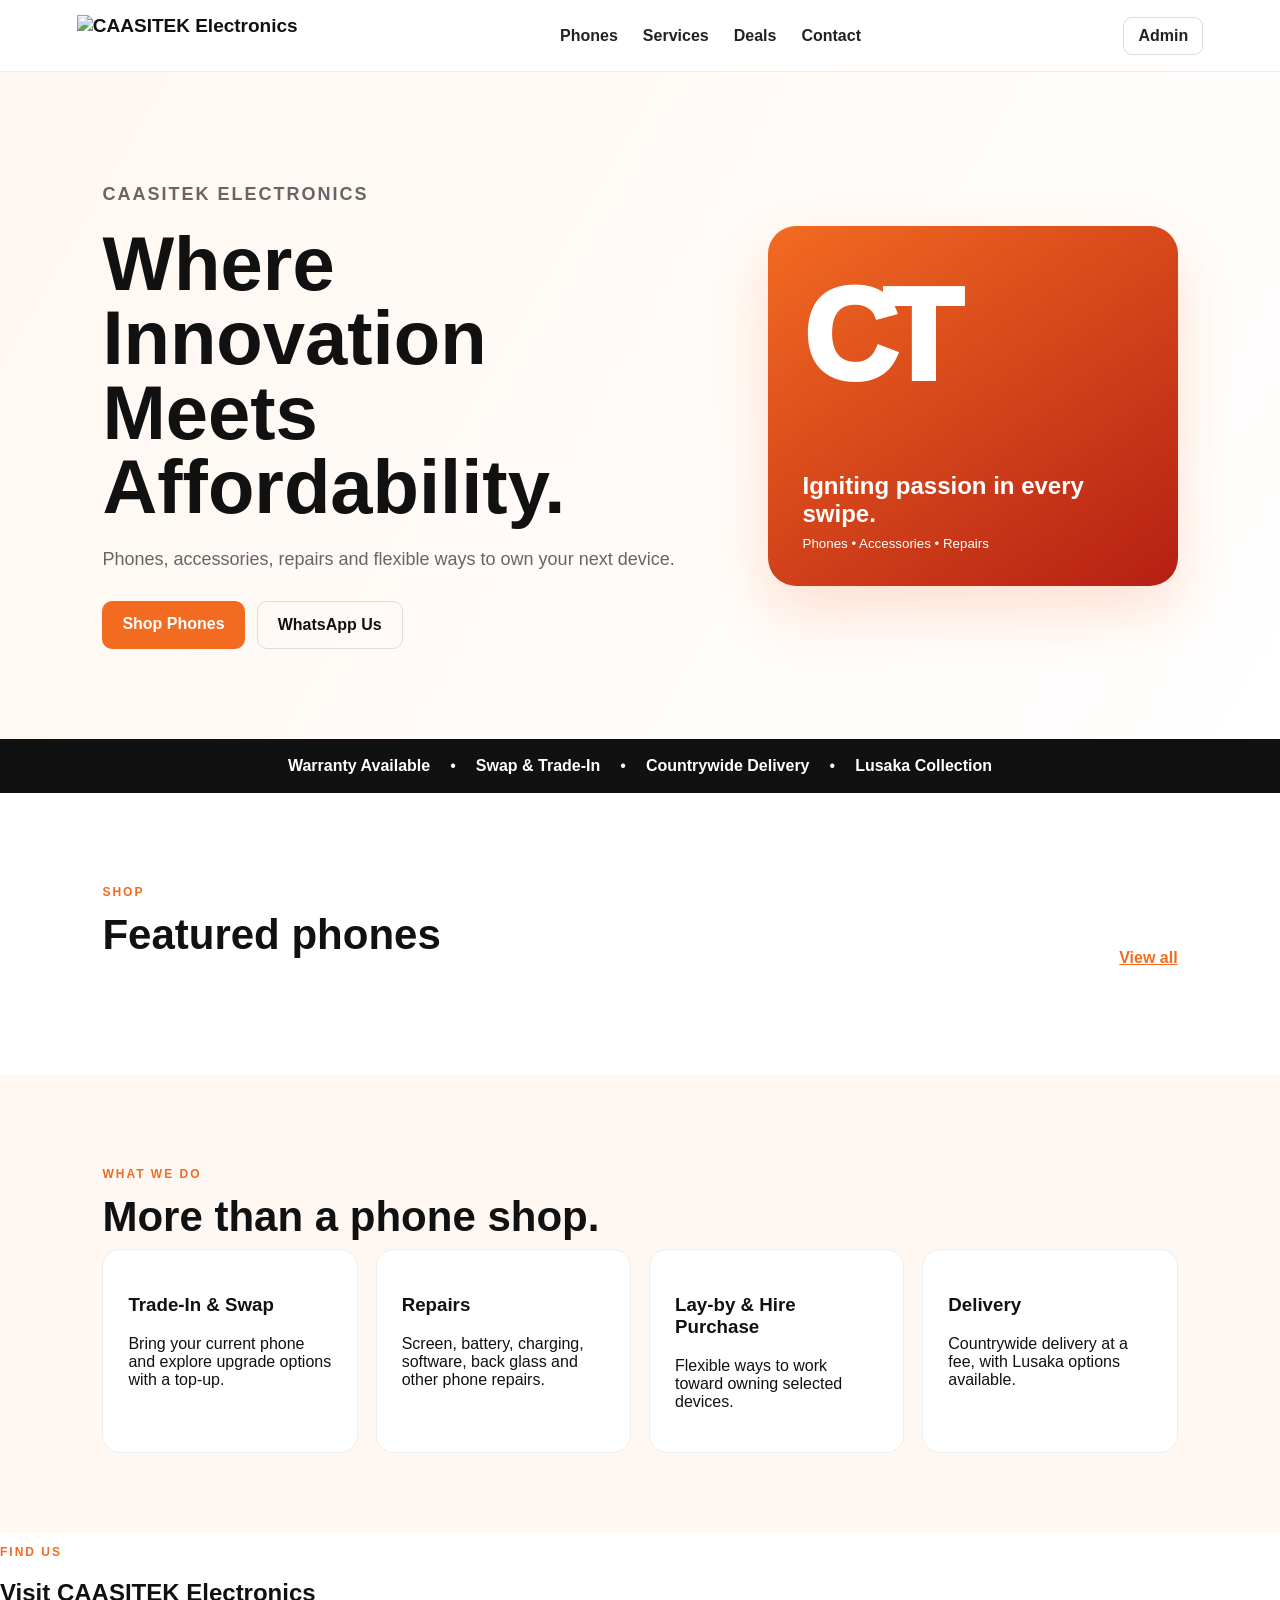
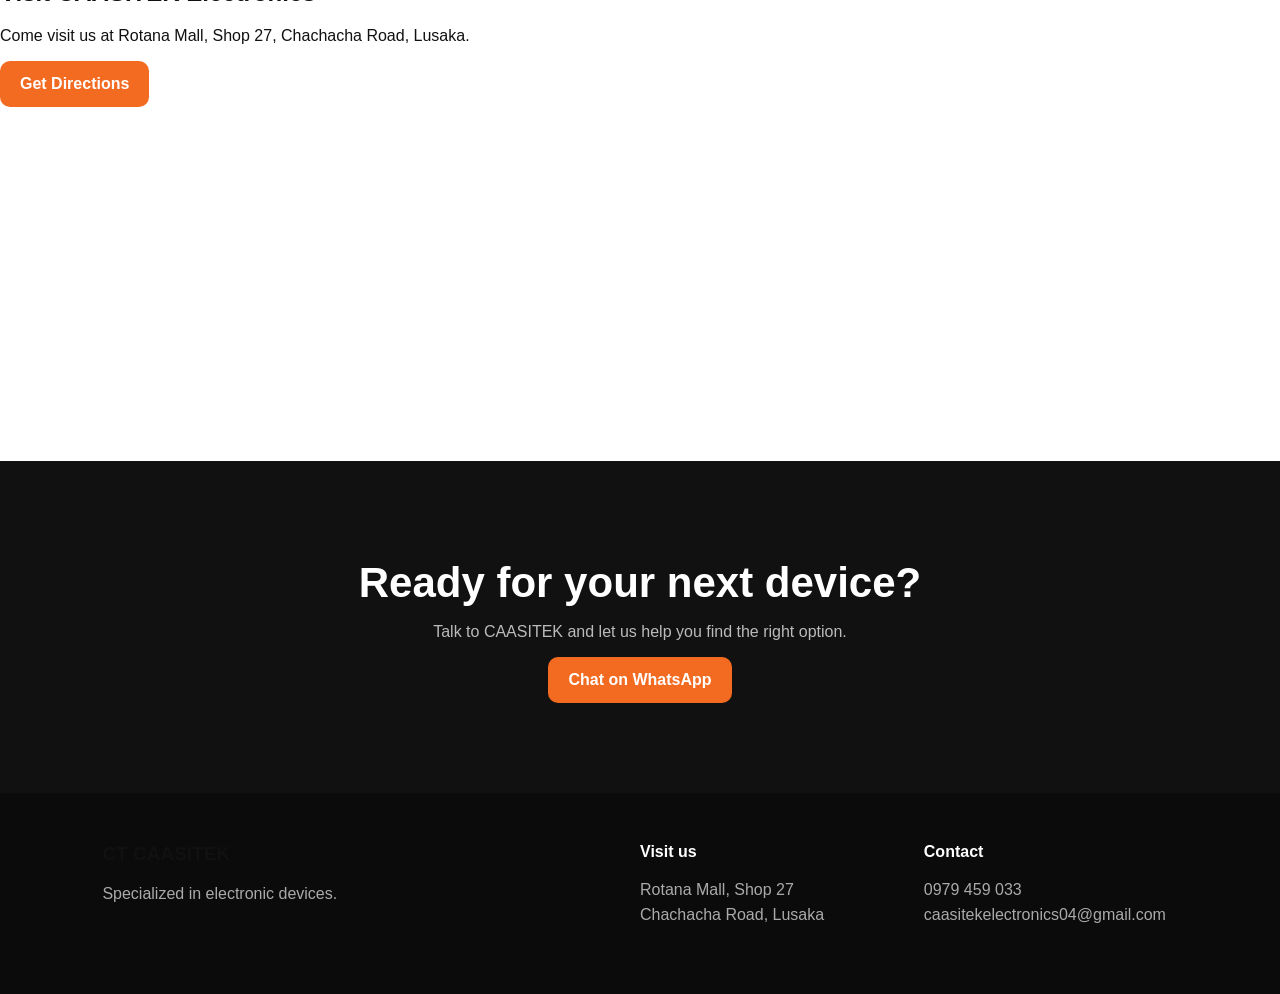
==== index.html @ d0e9d789 "Update index.html" ====
<!doctype html>
<html lang="en">
<head>
<meta charset="utf-8">
<meta name="viewport" content="width=device-width,initial-scale=1">
<title>CAASITEK Electronics</title>
<meta name="description" content="CAASITEK Electronics — phones, accessories, repairs, trade-ins and delivery in Zambia.">
<link rel="stylesheet" href="styles.css?v=2">
</head>
<body>
<header class="nav">
  <a class="brand" href="#">
  <img
    src="https://njvagupehnpmzjxjebfy.supabase.co/storage/v1/object/public/product-images/site-logo.png"
    alt="CAASITEK Electronics"
  >
</a>
  <nav>
    <a href="#phones">Phones</a><a href="#services">Services</a><a href="#deals">Deals</a><a href="#contact">Contact</a>
  </nav>
  <a class="admin-link" href="admin.html">Admin</a>
</header>

<section class="hero">
  <div>
    <p class="eyebrow">CAASITEK ELECTRONICS</p>
    <h1>Where Innovation Meets Affordability.</h1>
    <p>Phones, accessories, repairs and flexible ways to own your next device.</p>
    <div class="actions"><a class="btn primary" href="#phones">Shop Phones</a><a class="btn ghost" href="https://wa.me/260979459033">WhatsApp Us</a></div>
  </div>
  <div class="hero-card"><div class="ct">CT</div><strong>Igniting passion in every swipe.</strong><small>Phones • Accessories • Repairs</small></div>
</section>

<section id="deals" class="strip">
  <div><b>Warranty Available</b><span>•</span><b>Swap & Trade-In</b><span>•</span><b>Countrywide Delivery</b><span>•</span><b>Lusaka Collection</b></div>
</section>

<section id="phones" class="section">
  <div class="section-head"><div><p class="eyebrow">SHOP</p><h2>Featured phones</h2></div><a href="#phones">View all</a></div>
  <div id="products" class="grid"></div>
</section>

<section id="services" class="section alt">
  <p class="eyebrow">WHAT WE DO</p><h2>More than a phone shop.</h2>
  <div class="service-grid">
    <article><h3>Trade-In & Swap</h3><p>Bring your current phone and explore upgrade options with a top-up.</p></article>
    <article><h3>Repairs</h3><p>Screen, battery, charging, software, back glass and other phone repairs.</p></article>
    <article><h3>Lay-by & Hire Purchase</h3><p>Flexible ways to work toward owning selected devices.</p></article>
    <article><h3>Delivery</h3><p>Countrywide delivery at a fee, with Lusaka options available.</p></article>
  </div>
</section>

  

<section id="location" class="location-section">
  <div class="location-content">
    <p class="eyebrow">FIND US</p>
    <h2>Visit CAASITEK Electronics</h2>
    <p>
      Come visit us at Rotana Mall, Shop 27,
      Chachacha Road, Lusaka.
    </p>

    <a
      class="btn primary"
      href="https://www.google.com/maps/search/?api=1&query=CAASITEK+Electronics+Rotana+Mall+Lusaka"
      target="_blank"
      rel="noopener"
    >
      Get Directions
    </a>
  </div>

  <div class="location-map">
    <iframe
      src="https://www.google.com/maps?q=Rotana%20Mall%2C%20Lusaka%2C%20Zambia&output=embed"
      width="100%"
      height="350"
      style="border:0;"
      allowfullscreen=""
      loading="lazy"
      referrerpolicy="no-referrer-when-downgrade"
    ></iframe>
  </div>
</section>

<section class="cta"><h2>Ready for your next device?</h2><p>Talk to CAASITEK and let us help you find the right option.</p><a class="btn primary" href="https://wa.me/260979459033">Chat on WhatsApp</a></section>

<footer id="contact">
  <div><a class="brand" href="#"><span>CT</span> CAASITEK</a><p>Specialized in electronic devices.</p></div>
  <div><strong>Visit us</strong><p>Rotana Mall, Shop 27<br>Chachacha Road, Lusaka</p></div>
  <div><strong>Contact</strong><p>0979 459 033<br>caasitekelectronics04@gmail.com</p></div>
</footer>
<script type="module" src="app.js"></script>
</body>
</html>
---- styles.css ----
:root{
  --orange:#f36b21;
  --dark:#111;
  --muted:#666;
  --bg:#fff7f1;
  --card:#fff;
}
*{
  box-sizing:border-box;
}
html{
  scroll-behavior:smooth;
}
body{
  margin:0;
  font-family:Inter,Arial,sans-serif;
  color:var(--dark);
  background:#fff;
}
.nav{
  height:72px;
  display:flex;
  align-items:center;
  justify-content:space-between;
  padding:0 6%;
  border-bottom:1px solid #eee;
  position:sticky;
  top:0;
  background:#fff;
  z-index:5;
}
.brand{
  font-weight:900;
  color:#111;
  text-decoration:none;
  font-size:19px;
}
.brand img{
  height:42px;
  width:auto;
  display:block;
  object-fit:contain;
}
nav{
  display:flex;
  gap:25px;
}
nav a,
.admin-link{
  color:#222;
  text-decoration:none;
  font-weight:600;
}
.admin-link{
  border:1px solid #ddd;
  padding:9px 14px;
  border-radius:9px;
}
.hero{
  background:linear-gradient(120deg,#fff7f1,#fff);
  display:grid;
  grid-template-columns:1.2fr .8fr;
  gap:50px;
  padding:90px 8%;
  align-items:center;
}
.eyebrow{
  color:var(--orange);
  font-weight:800;
  letter-spacing:2px;
  font-size:12px;
}
.hero h1{
  font-size:clamp(42px,6vw,76px);
  line-height:.98;
  margin:12px 0 20px;
}
.hero p{
  font-size:18px;
  line-height:1.6;
  color:var(--muted);
}
.actions{
  display:flex;
  gap:12px;
  margin-top:28px;
}
.btn{
  display:inline-block;
  text-decoration:none;
  padding:14px 20px;
  border-radius:10px;
  font-weight:800;
}
.primary{
  background:var(--orange);
  color:#fff;
}
.ghost{
  border:1px solid #ddd;
  color:#111;
}
.hero-card{
  min-height:360px;
  border-radius:28px;
  background:linear-gradient(145deg,#f36b21,#b51f14);
  color:#fff;
  padding:35px;
  display:flex;
  flex-direction:column;
  justify-content:flex-end;
  box-shadow:0 25px 60px #f36b2133;
}
.ct{
  font-size:130px;
  font-weight:1000;
  letter-spacing:-15px;
  margin-bottom:auto;
}
.hero-card strong{
  font-size:24px;
}
.hero-card small{
  margin-top:8px;
}
.strip{
  padding:18px 6%;
  background:#111;
  color:#fff;
}
.strip div{
  display:flex;
  justify-content:center;
  gap:20px;
  flex-wrap:wrap;
}
.section{
  padding:80px 8%;
}
.alt{
  background:var(--bg);
}
.section-head{
  display:flex;
  justify-content:space-between;
  align-items:end;
  margin-bottom:28px;
}
.section h2,
.cta h2{
  font-size:42px;
  margin:8px 0;
}
.section-head a{
  color:var(--orange);
  font-weight:800;
}
/* PRODUCT CARDS */
.grid{
  display:grid;
  grid-template-columns:repeat(4,1fr);
  gap:22px;
}
.product-card{
  position:relative;
  border:1px solid #eee;
  border-radius:20px;
  overflow:hidden;
  background:#fff;
  transition:transform .2s ease,box-shadow .2s ease;
}
.product-card:hover{
  transform:translateY(-4px);
  box-shadow:0 15px 35px rgba(0,0,0,.10);
}
.product-image{
  height:260px;
  background:#f7f7f7;
  display:flex;
  align-items:center;
  justify-content:center;
  position:relative;
  overflow:hidden;
}
.product-image img{
  width:100%;
  height:100%;
  object-fit:contain;
  padding:18px;
  display:block;
}
.product-placeholder{
  font-size:70px;
  font-weight:1000;
  color:#ddd;
}
.product-badge{
  position:absolute;
  top:14px;
  left:14px;
  background:var(--orange);
  color:#fff;
  padding:6px 10px;
  border-radius:7px;
  font-size:10px;
  font-weight:900;
  letter-spacing:.7px;
  z-index:2;
}
.product-content{
  padding:20px;
}
.product-category{
  color:var(--orange);
  font-size:10px;
  font-weight:900;
  text-transform:uppercase;
  letter-spacing:1px;
  margin-bottom:7px;
}
.product-card h3{
  margin:0 0 8px;
  font-size:19px;
}
.product-price{
  font-size:24px;
  font-weight:900;
  margin-bottom:8px;
}
.product-meta{
  color:#777;
  font-size:13px;
  margin-bottom:10px;
}
.product-warranty{
  display:block;
  color:#16833b;
  font-size:12px;
  font-weight:700;
  margin-bottom:8px;
}
.stock{
  display:block;
  font-size:12px;
  font-weight:700;
  margin-bottom:14px;
}
.stock.available{
  color:#16833b;
}
.stock.unavailable{
  color:#c62828;
}
.product-description{
  color:#666;
  font-size:13px;
  line-height:1.5;
  margin:10px 0 15px;
}
.product-whatsapp{
  display:block;
  text-align:center;
  background:var(--orange);
  color:#fff;
  text-decoration:none;
  padding:12px;
  border-radius:10px;
  font-weight:800;
  transition:background .2s ease;
}
.product-whatsapp:hover{
  background:#d95716;
}
/* SERVICES */
.service-grid{
  display:grid;
  grid-template-columns:repeat(4,1fr);
  gap:18px;
}
.service-grid article{
  background:#fff;
  padding:25px;
  border-radius:18px;
  border:1px solid #eee;
}
/* CTA */
.cta{
  text-align:center;
  padding:90px 20px;
  background:#111;
  color:#fff;
}
.cta p{
  color:#bbb;
}
/* FOOTER */
footer{
  display:grid;
  grid-template-columns:2fr 1fr 1fr;
  gap:30px;
  padding:50px 8%;
  background:#0b0b0b;
  color:#fff;
}
footer p{
  color:#aaa;
  line-height:1.6;
}
/* TABLET */
@media(max-width:850px){
  nav{
    display:none;
  }
  .hero{
    grid-template-columns:1fr;
    padding:60px 6%;
  }
  .grid{
    grid-template-columns:repeat(2,1fr);
  }
  .service-grid{
    grid-template-columns:1fr 1fr;
  }
  footer{
    grid-template-columns:1fr;
  }
}
/* MOBILE */
@media(max-width:520px){
  .nav{
    padding:0 5%;
  }
  .brand img{
    height:36px;
  }
  .grid{
    grid-template-columns:1fr;
  }
  .service-grid{
    grid-template-columns:1fr;
  }
  .hero h1{
    font-size:48px;
  }
  .hero-card{
    min-height:280px;
  }
  .section{
    padding:60px 6%;
  }
  .product-image{
    height:280px;
  }
}
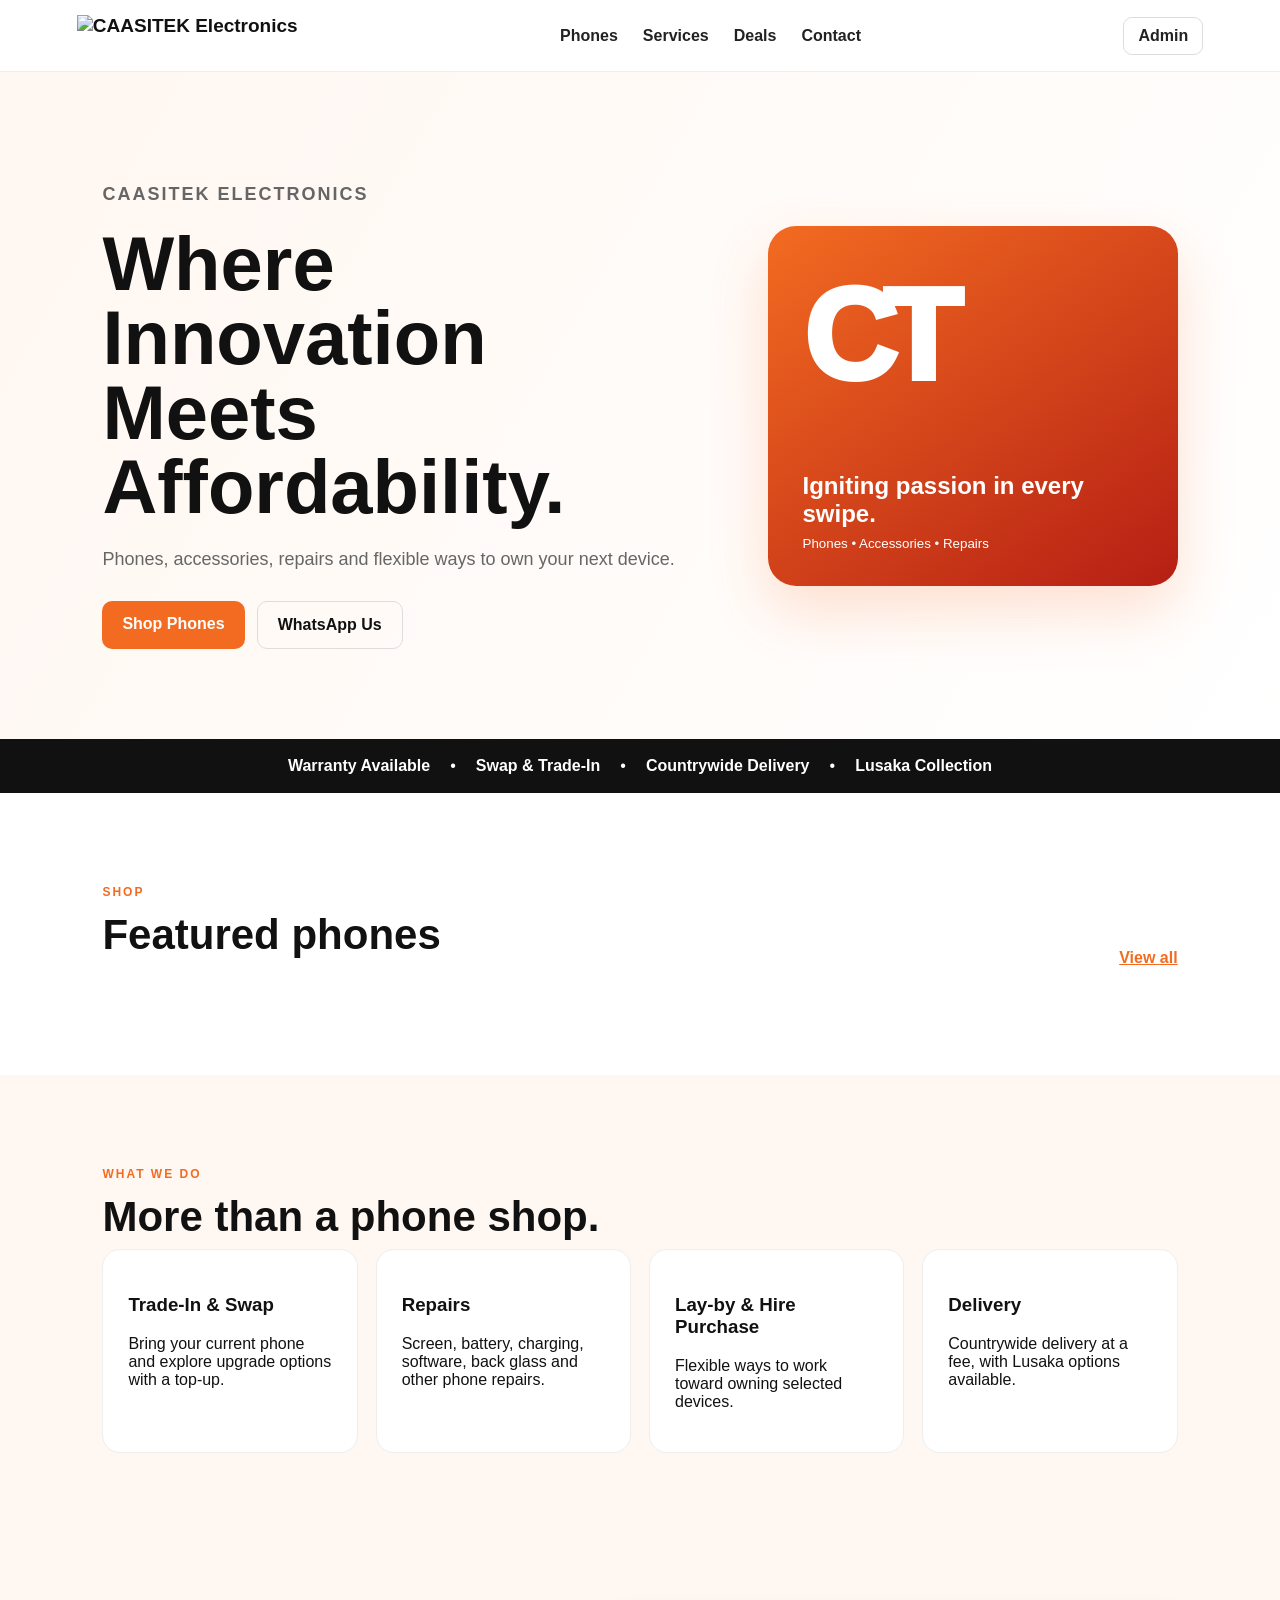
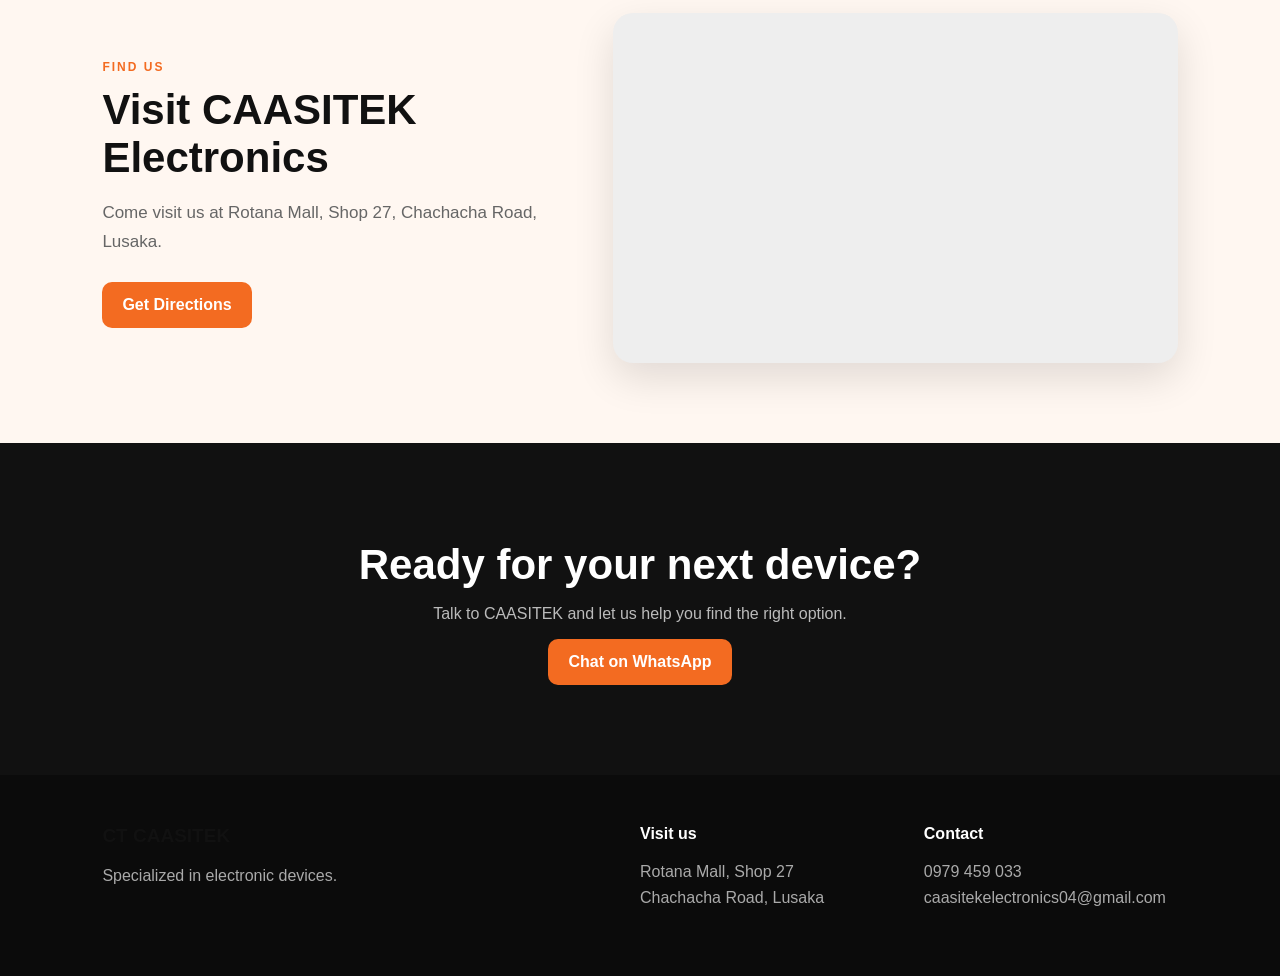
==== commit d7fb4724: "Update index.html" ====
--- a/index.html
+++ b/index.html
@@ -62,13 +62,13 @@
     </p>
 
     <a
-      class="btn primary"
-      href="https://www.google.com/maps/search/?api=1&query=CAASITEK+Electronics+Rotana+Mall+Lusaka"
-      target="_blank"
-      rel="noopener"
-    >
-      Get Directions
-    </a>
+  class="btn primary"
+  href="https://waze.com/ul/hktk0789kw"
+  target="_blank"
+  rel="noopener"
+>
+  Get Directions
+</a>
   </div>
 
   <div class="location-map">
--- a/styles.css
+++ b/styles.css
@@ -351,4 +351,53 @@
   .product-image{
     height:280px;
   }
-}
+}.location-section{
+  padding:80px 8%;
+  background:#fff7f1;
+  display:grid;
+  grid-template-columns:1fr 1.2fr;
+  gap:40px;
+  align-items:center;
+}
+
+.location-content h2{
+  font-size:42px;
+  margin:8px 0 15px;
+}
+
+.location-content p:not(.eyebrow){
+  color:#666;
+  line-height:1.7;
+  font-size:17px;
+  margin-bottom:25px;
+}
+
+.location-map{
+  overflow:hidden;
+  border-radius:20px;
+  box-shadow:0 15px 40px rgba(0,0,0,.12);
+  background:#eee;
+}
+
+.location-map iframe{
+  display:block;
+  width:100%;
+  min-height:350px;
+}
+
+@media(max-width:850px){
+  .location-section{
+    grid-template-columns:1fr;
+    padding:60px 6%;
+  }
+
+  .location-content h2{
+    font-size:36px;
+  }
+}
+
+@media(max-width:520px){
+  .location-map iframe{
+    min-height:300px;
+  }
+}
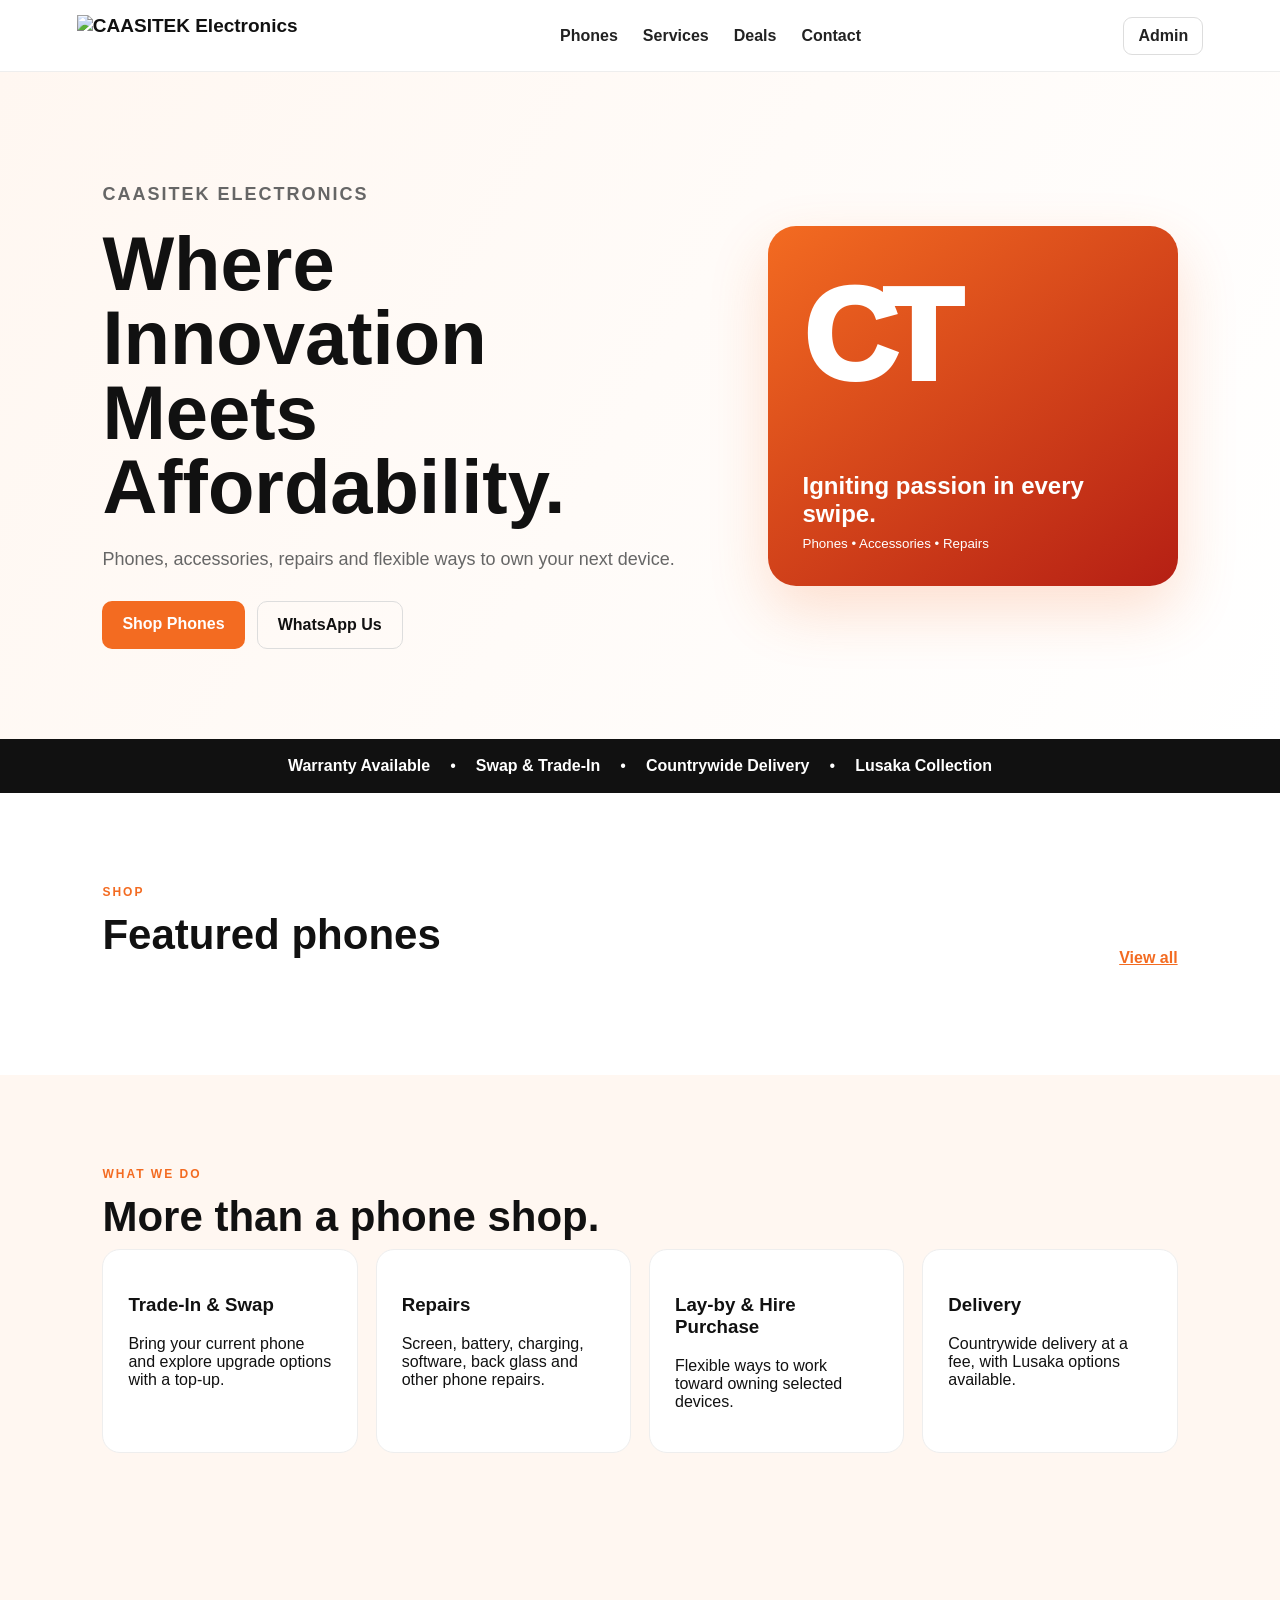
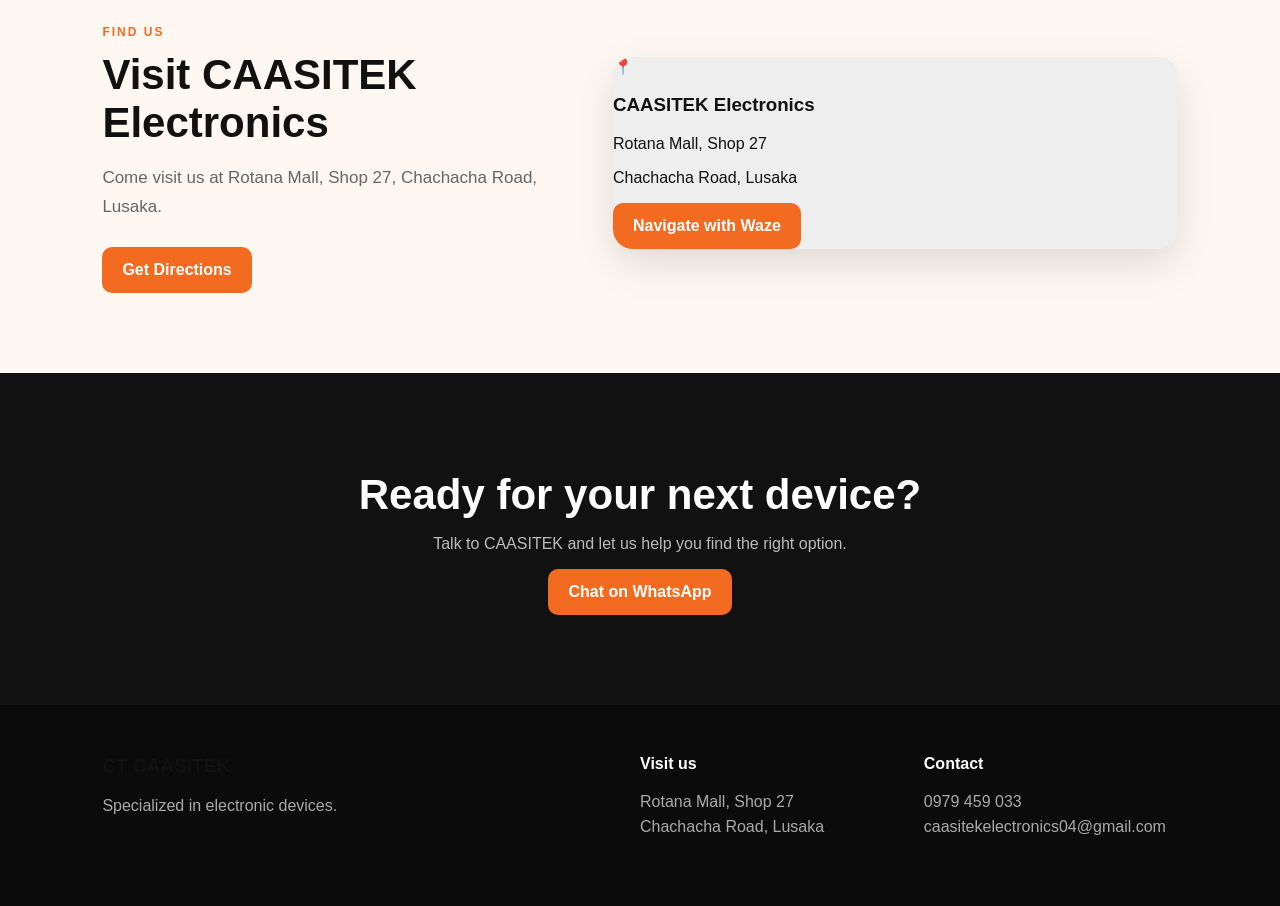
==== commit c72a2ab2: "Update index.html" ====
--- a/index.html
+++ b/index.html
@@ -71,17 +71,23 @@
 </a>
   </div>
 
-  <div class="location-map">
-    <iframe
-      src="https://www.google.com/maps?q=Rotana%20Mall%2C%20Lusaka%2C%20Zambia&output=embed"
-      width="100%"
-      height="350"
-      style="border:0;"
-      allowfullscreen=""
-      loading="lazy"
-      referrerpolicy="no-referrer-when-downgrade"
-    ></iframe>
+<div class="location-map">
+  <div class="location-card">
+    <div class="location-icon">📍</div>
+    <h3>CAASITEK Electronics</h3>
+    <p>Rotana Mall, Shop 27</p>
+    <p>Chachacha Road, Lusaka</p>
+
+    <a
+      class="btn primary"
+      href="https://waze.com/ul/hktk0789kw"
+      target="_blank"
+      rel="noopener"
+    >
+      Navigate with Waze
+    </a>
   </div>
+</div>
 </section>
 
 <section class="cta"><h2>Ready for your next device?</h2><p>Talk to CAASITEK and let us help you find the right option.</p><a class="btn primary" href="https://wa.me/260979459033">Chat on WhatsApp</a></section>
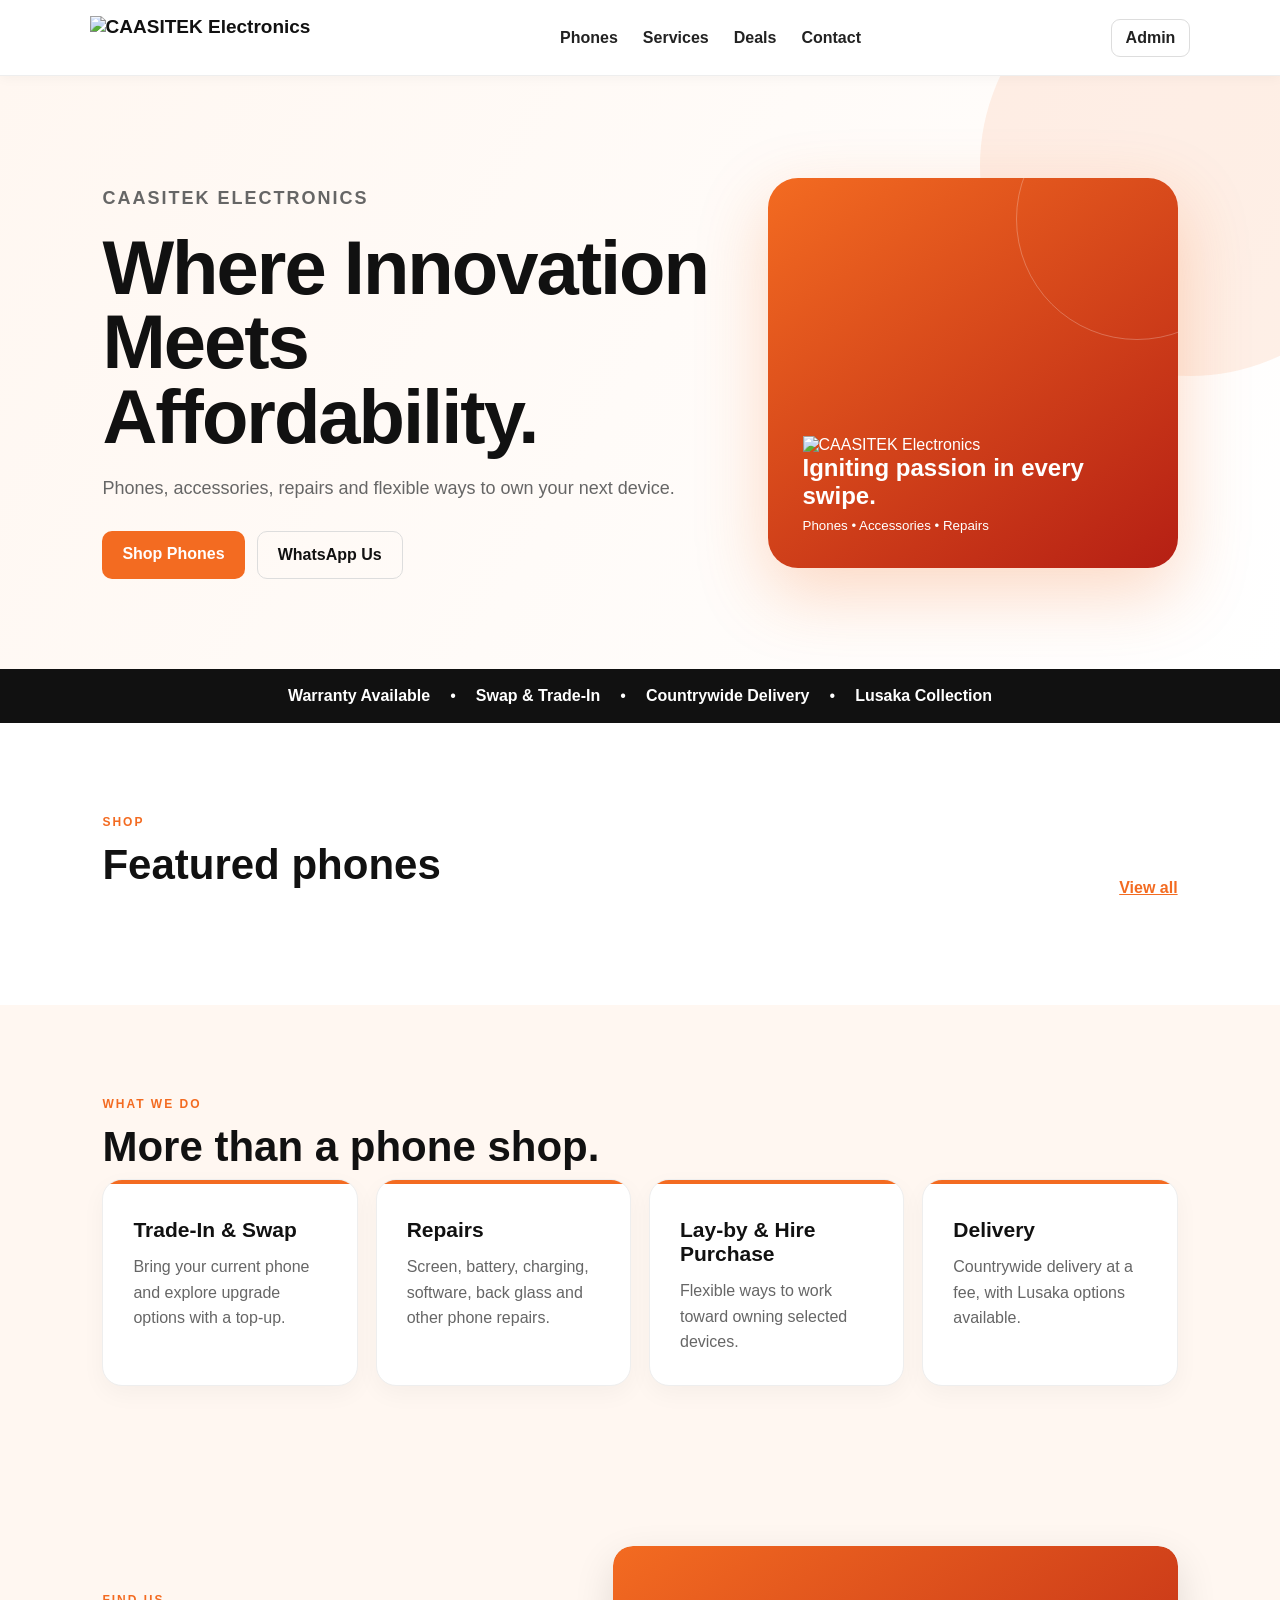
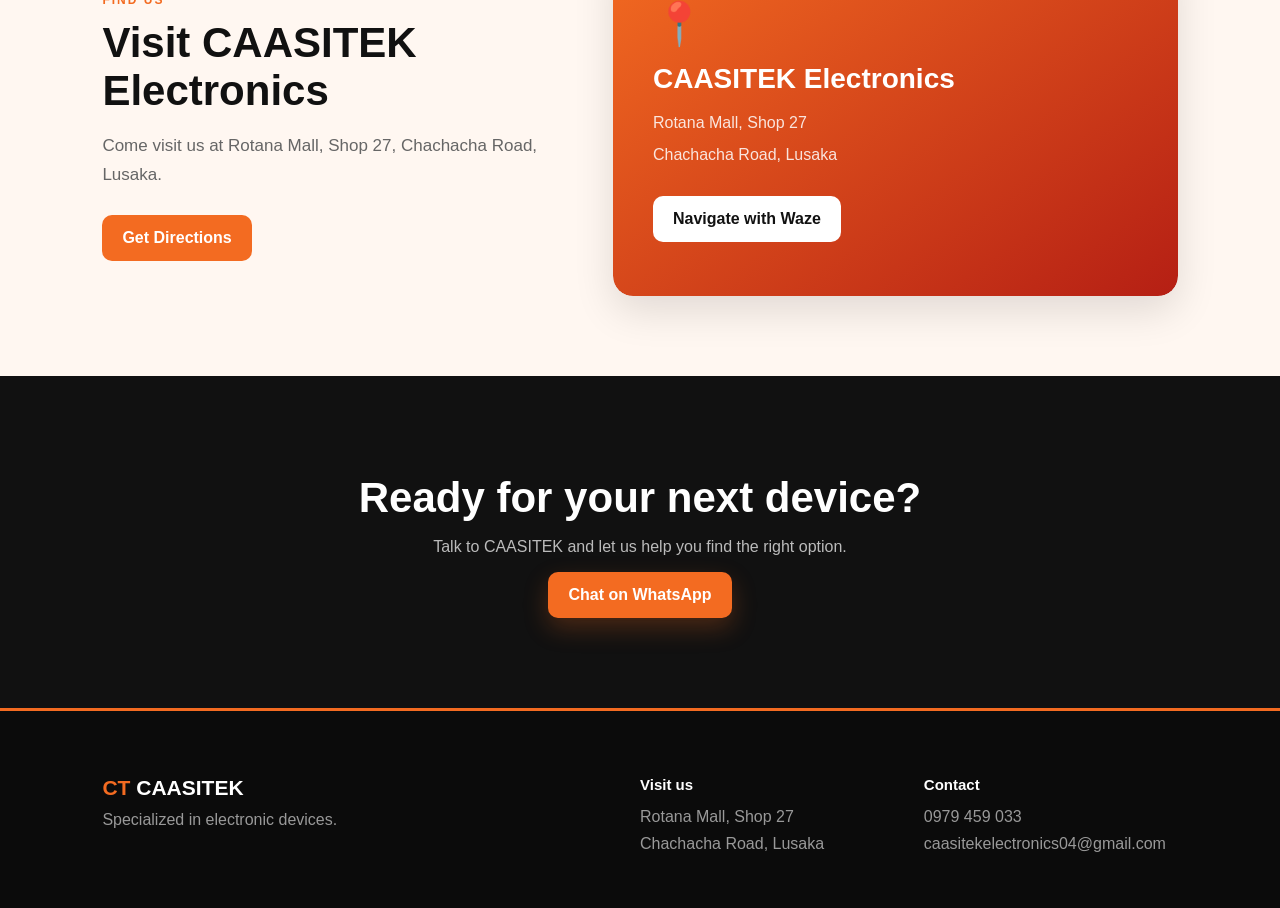
==== commit 694f0bf2: "Update index.html" ====
--- a/index.html
+++ b/index.html
@@ -28,7 +28,15 @@
     <p>Phones, accessories, repairs and flexible ways to own your next device.</p>
     <div class="actions"><a class="btn primary" href="#phones">Shop Phones</a><a class="btn ghost" href="https://wa.me/260979459033">WhatsApp Us</a></div>
   </div>
-  <div class="hero-card"><div class="ct">CT</div><strong>Igniting passion in every swipe.</strong><small>Phones • Accessories • Repairs</small></div>
+  <div class="hero-card">
+  <img
+    src="https://njvagupehnpmzjxjebfy.supabase.co/storage/v1/object/public/product-images/site-logo.png"
+    alt="CAASITEK Electronics"
+    class="hero-logo"
+  >
+  <strong>Igniting passion in every swipe.</strong>
+  <small>Phones • Accessories • Repairs</small>
+</div>
 </section>
 
 <section id="deals" class="strip">
--- a/styles.css
+++ b/styles.css
@@ -400,4 +400,512 @@
   .location-map iframe{
     min-height:300px;
   }
-}
+}.location-card{
+  min-height:350px;
+  background:linear-gradient(145deg,#f36b21,#b51f14);
+  color:#fff;
+  border-radius:20px;
+  padding:40px;
+  display:flex;
+  flex-direction:column;
+  justify-content:center;
+  box-shadow:0 15px 40px rgba(0,0,0,.12);
+}
+
+.location-icon{
+  font-size:42px;
+  margin-bottom:15px;
+}
+
+.location-card h3{
+  font-size:28px;
+  margin:0 0 12px;
+}
+
+.location-card p{
+  margin:4px 0;
+  color:rgba(255,255,255,.85);
+  line-height:1.5;
+}
+
+.location-card .btn{
+  margin-top:25px;
+  align-self:flex-start;
+  background:#fff;
+  color:#111;
+}
+
+.location-card .btn:hover{
+  background:#f5f5f5;
+}
+
+@media(max-width:520px){
+  .location-card{
+    min-height:300px;
+    padding:30px;
+  }
+
+  .location-card h3{
+    font-size:24px;
+  }
+}/* PREMIUM PRODUCT CARD UPGRADE */
+
+.product-card {
+  background: #fff;
+  border: 1px solid #eee;
+  border-radius: 22px;
+  overflow: hidden;
+  box-shadow: 0 8px 25px rgba(0,0,0,.06);
+  transition: transform .25s ease, box-shadow .25s ease;
+}
+
+.product-card:hover {
+  transform: translateY(-6px);
+  box-shadow: 0 18px 40px rgba(0,0,0,.12);
+}
+
+.product-image {
+  height: 300px;
+  background: #f8f8f8;
+  position: relative;
+  display: flex;
+  align-items: center;
+  justify-content: center;
+  overflow: hidden;
+}
+
+.product-image img {
+  width: 100%;
+  height: 100%;
+  object-fit: contain;
+  padding: 20px;
+  transition: transform .3s ease;
+}
+
+.product-card:hover .product-image img {
+  transform: scale(1.04);
+}
+
+.product-content {
+  padding: 22px;
+}
+
+.product-category {
+  font-size: 11px;
+  font-weight: 800;
+  color: var(--orange);
+  letter-spacing: 1.2px;
+  text-transform: uppercase;
+  margin-bottom: 8px;
+}
+
+.product-card h3 {
+  font-size: 20px;
+  margin: 0 0 10px;
+}
+
+.product-price {
+  font-size: 25px;
+  font-weight: 900;
+  margin-bottom: 10px;
+}
+
+.product-meta {
+  color: #777;
+  font-size: 13px;
+  margin-bottom: 12px;
+}
+
+.product-warranty {
+  color: #16833b;
+  font-size: 12px;
+  font-weight: 700;
+  display: block;
+  margin-bottom: 8px;
+}
+
+.stock {
+  font-size: 12px;
+  font-weight: 700;
+  display: block;
+  margin-bottom: 16px;
+}
+
+.product-description {
+  color: #666;
+  font-size: 13px;
+  line-height: 1.5;
+  margin-bottom: 18px;
+}
+
+.product-whatsapp {
+  display: block;
+  width: 100%;
+  padding: 13px;
+  border-radius: 11px;
+  background: var(--orange);
+  color: #fff;
+  text-align: center;
+  text-decoration: none;
+  font-weight: 800;
+  box-sizing: border-box;
+}
+
+.product-whatsapp:hover {
+  background: #d95716;
+}
+
+.product-badge {
+  position: absolute;
+  top: 15px;
+  left: 15px;
+  background: var(--orange);
+  color: #fff;
+  padding: 7px 11px;
+  border-radius: 8px;
+  font-size: 10px;
+  font-weight: 900;
+  z-index: 2;
+}
+
+/* MOBILE PRODUCT CARDS */
+
+@media (max-width: 520px) {
+
+  .product-image {
+    height: 300px;
+  }
+
+  .product-content {
+    padding: 20px;
+  }
+
+  .product-card h3 {
+    font-size: 19px;
+  }
+
+  .product-price {
+    font-size: 24px;
+  }
+
+}/* PREMIUM HERO UPGRADE */
+
+.hero {
+  position: relative;
+  overflow: hidden;
+  min-height: 520px;
+}
+
+.hero::before {
+  content: "";
+  position: absolute;
+  width: 420px;
+  height: 420px;
+  right: -120px;
+  top: -120px;
+  background: rgba(243,107,33,.10);
+  border-radius: 50%;
+}
+
+.hero > div {
+  position: relative;
+  z-index: 1;
+}
+
+.hero h1 {
+  max-width: 720px;
+  letter-spacing: -2px;
+}
+
+.hero-card {
+  position: relative;
+  overflow: hidden;
+  min-height: 390px;
+  border-radius: 30px;
+  box-shadow: 0 25px 70px rgba(243,107,33,.25);
+}
+
+.hero-card::after {
+  content: "";
+  position: absolute;
+  width: 240px;
+  height: 240px;
+  right: -80px;
+  top: -80px;
+  border: 1px solid rgba(255,255,255,.25);
+  border-radius: 50%;
+}
+
+.hero-card .ct {
+  position: relative;
+  z-index: 2;
+}
+
+.hero-card strong,
+.hero-card small {
+  position: relative;
+  z-index: 2;
+}
+
+@media (max-width: 520px) {
+  .hero {
+    min-height: auto;
+  }
+
+  .hero h1 {
+    letter-spacing: -1px;
+  }
+
+  .hero-card {
+    min-height: 300px;
+  }
+}/* PREMIUM SERVICE CARDS */
+
+.service-grid article {
+  position: relative;
+  background: #fff;
+  padding: 30px;
+  border-radius: 20px;
+  border: 1px solid #eee;
+  box-shadow: 0 8px 25px rgba(0,0,0,.04);
+  transition: transform .25s ease, box-shadow .25s ease;
+  overflow: hidden;
+}
+
+.service-grid article::before {
+  content: "";
+  position: absolute;
+  top: 0;
+  left: 0;
+  width: 100%;
+  height: 4px;
+  background: var(--orange);
+}
+
+.service-grid article:hover {
+  transform: translateY(-5px);
+  box-shadow: 0 16px 35px rgba(0,0,0,.09);
+}
+
+.service-grid article h3 {
+  font-size: 21px;
+  margin: 8px 0 12px;
+}
+
+.service-grid article p {
+  color: #666;
+  line-height: 1.6;
+  margin: 0;
+}
+
+@media (max-width: 520px) {
+  .service-grid article {
+    padding: 25px;
+  }
+}/* PREMIUM NAVIGATION */
+
+.nav {
+  height: 76px;
+  padding: 0 7%;
+  box-shadow: 0 2px 12px rgba(0,0,0,.04);
+}
+
+.nav .brand img {
+  height: 44px;
+}
+
+nav a {
+  position: relative;
+  padding: 8px 0;
+  transition: color .2s ease;
+}
+
+nav a:hover {
+  color: var(--orange);
+}
+
+nav a::after {
+  content: "";
+  position: absolute;
+  left: 0;
+  bottom: 0;
+  width: 0;
+  height: 2px;
+  background: var(--orange);
+  transition: width .2s ease;
+}
+
+nav a:hover::after {
+  width: 100%;
+}
+
+.admin-link {
+  transition: all .2s ease;
+}
+
+.admin-link:hover {
+  background: var(--orange);
+  border-color: var(--orange);
+  color: #fff;
+}
+
+@media (max-width: 850px) {
+  .nav {
+    height: 68px;
+  }
+
+  .nav .brand img {
+    height: 38px;
+  }
+}/* PREMIUM FOOTER */
+
+footer {
+  position: relative;
+  padding: 65px 8% 45px;
+  background: #0b0b0b;
+  border-top: 3px solid var(--orange);
+}
+
+footer .brand {
+  color: #fff;
+  font-size: 21px;
+}
+
+footer .brand span {
+  color: var(--orange);
+}
+
+footer strong {
+  display: block;
+  color: #fff;
+  margin-bottom: 10px;
+  font-size: 15px;
+}
+
+footer p {
+  margin: 6px 0;
+  color: #999;
+  line-height: 1.7;
+}
+
+footer > div {
+  min-width: 0;
+}
+
+footer > div:first-child p {
+  max-width: 300px;
+}
+
+@media (max-width: 520px) {
+  footer {
+    padding: 50px 6% 35px;
+  }
+}/* WHATSAPP CTA POLISH */
+
+.product-whatsapp {
+  position: relative;
+  overflow: hidden;
+  box-shadow: 0 8px 18px rgba(243,107,33,.20);
+  transition: transform .2s ease, box-shadow .2s ease, background .2s ease;
+}
+
+.product-whatsapp::after {
+  content: "→";
+  margin-left: 8px;
+  font-size: 16px;
+  transition: margin-left .2s ease;
+}
+
+.product-whatsapp:hover {
+  transform: translateY(-2px);
+  box-shadow: 0 12px 25px rgba(243,107,33,.28);
+}
+
+.product-whatsapp:hover::after {
+  margin-left: 12px;
+}
+
+.cta .btn {
+  box-shadow: 0 10px 25px rgba(243,107,33,.25);
+  transition: transform .2s ease, box-shadow .2s ease;
+}
+
+.cta .btn:hover {
+  transform: translateY(-2px);
+  box-shadow: 0 14px 30px rgba(243,107,33,.35);
+}/* MOBILE POLISH */
+
+@media (max-width: 520px) {
+
+  body {
+    overflow-x: hidden;
+  }
+
+  .hero {
+    padding: 55px 6% 45px;
+  }
+
+  .hero h1 {
+    font-size: 44px;
+    line-height: 1;
+  }
+
+  .hero p {
+    font-size: 16px;
+  }
+
+  .actions {
+    flex-direction: column;
+  }
+
+  .actions .btn {
+    width: 100%;
+    text-align: center;
+    box-sizing: border-box;
+  }
+
+  .section-head {
+    align-items: flex-start;
+    gap: 15px;
+  }
+
+  .section h2,
+  .cta h2,
+  .location-content h2 {
+    font-size: 34px;
+  }
+
+  .strip {
+    padding: 16px 5%;
+  }
+
+  .strip div {
+    gap: 10px;
+    font-size: 12px;
+  }
+
+  .product-image {
+    height: 290px;
+  }
+
+  .product-content {
+    padding: 20px;
+  }
+
+  .location-section {
+    padding: 55px 6%;
+  }
+
+  .location-card {
+    min-height: 280px;
+    padding: 28px;
+  }
+
+  .cta {
+    padding: 65px 6%;
+  }
+
+  footer {
+    gap: 25px;
+  }
+}
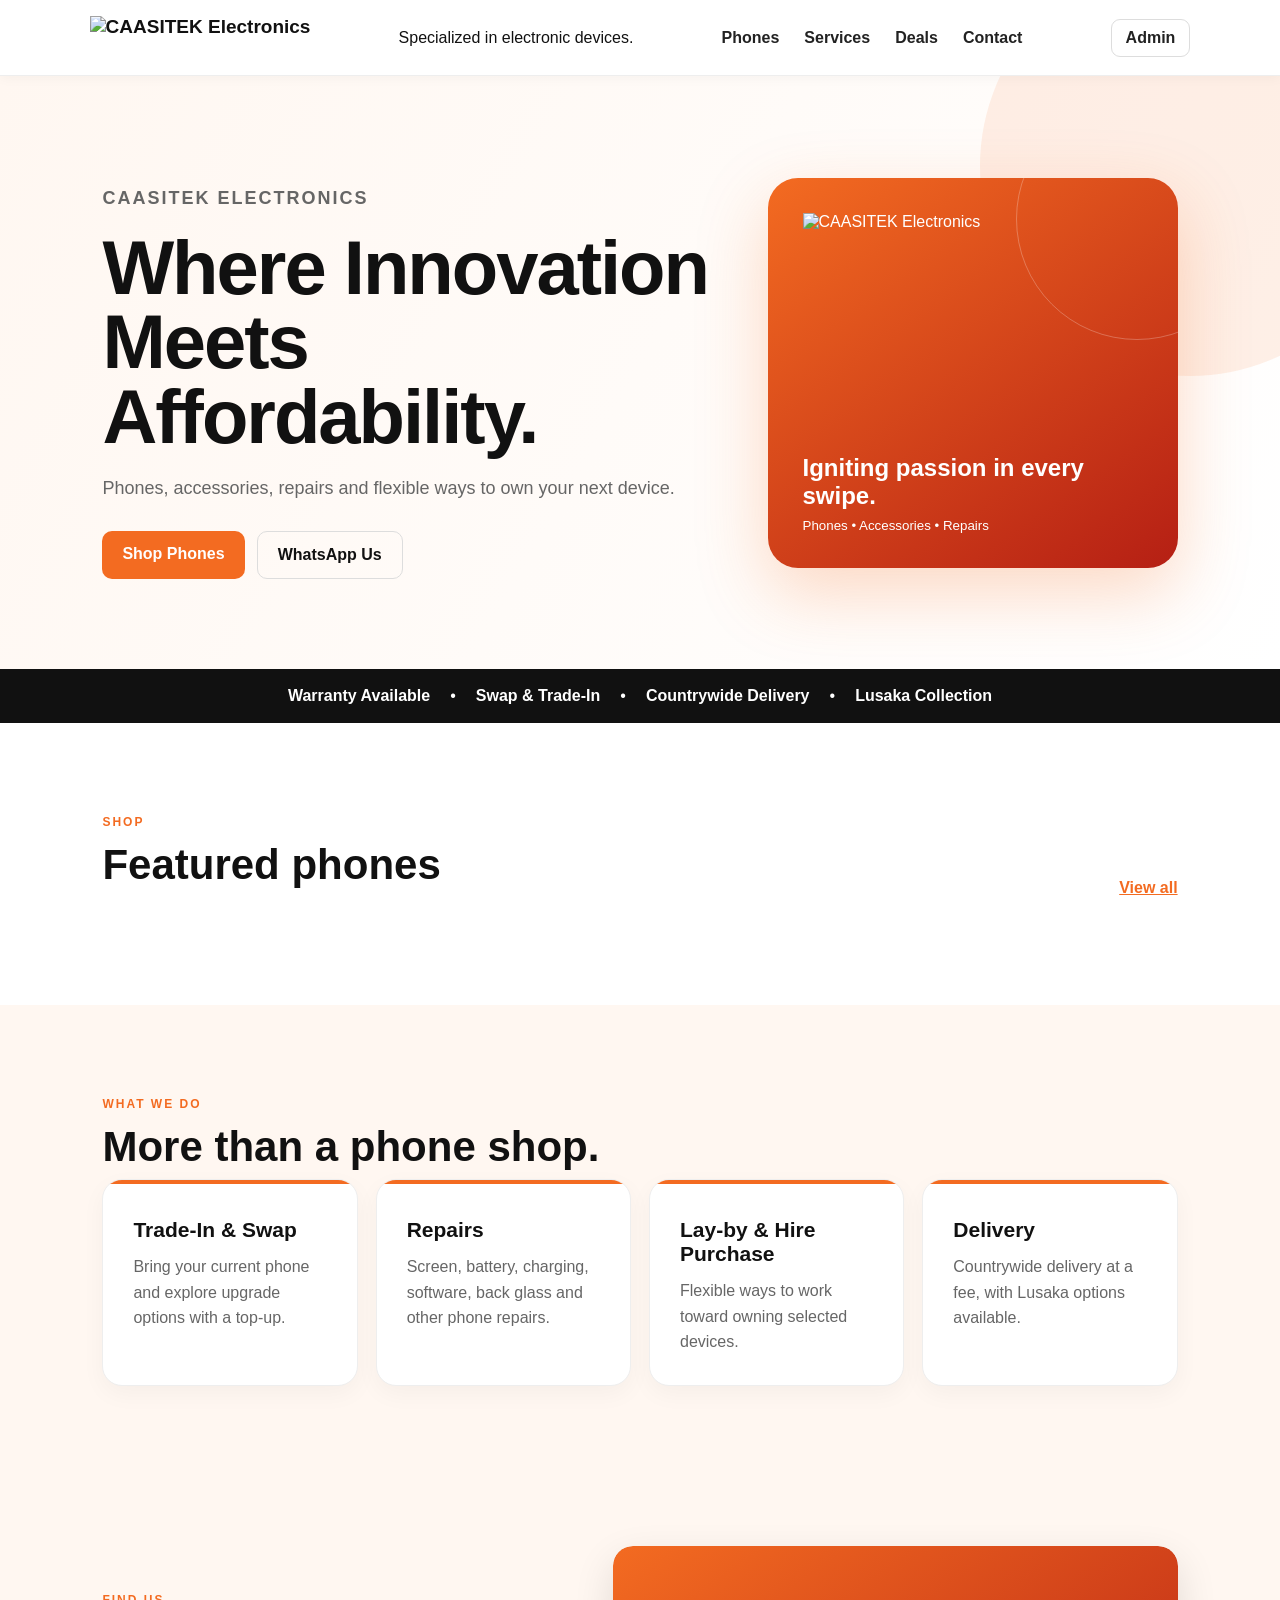
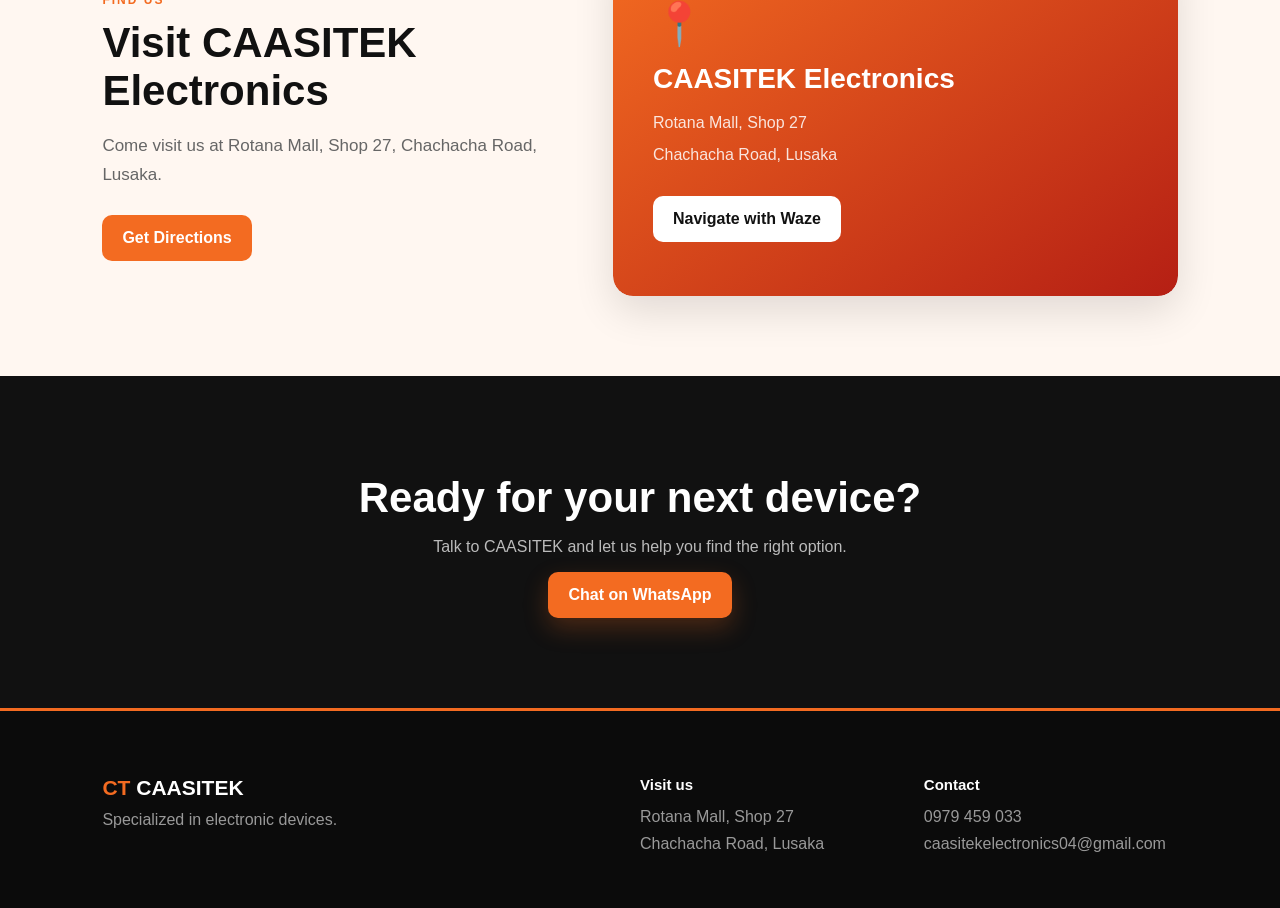
==== commit 637f67c0: "Update index.html" ====
--- a/index.html
+++ b/index.html
@@ -15,6 +15,8 @@
     alt="CAASITEK Electronics"
   >
 </a>
+
+<p>Specialized in electronic devices.</p>
   <nav>
     <a href="#phones">Phones</a><a href="#services">Services</a><a href="#deals">Deals</a><a href="#contact">Contact</a>
   </nav>
--- a/styles.css
+++ b/styles.css
@@ -908,4 +908,13 @@
   footer {
     gap: 25px;
   }
-}
+}/* CAASITEK HERO LOGO */
+
+.hero-logo {
+  width: min(260px, 80%);
+  height: auto;
+  max-height: 150px;
+  object-fit: contain;
+  display: block;
+  margin-bottom: auto;
+}
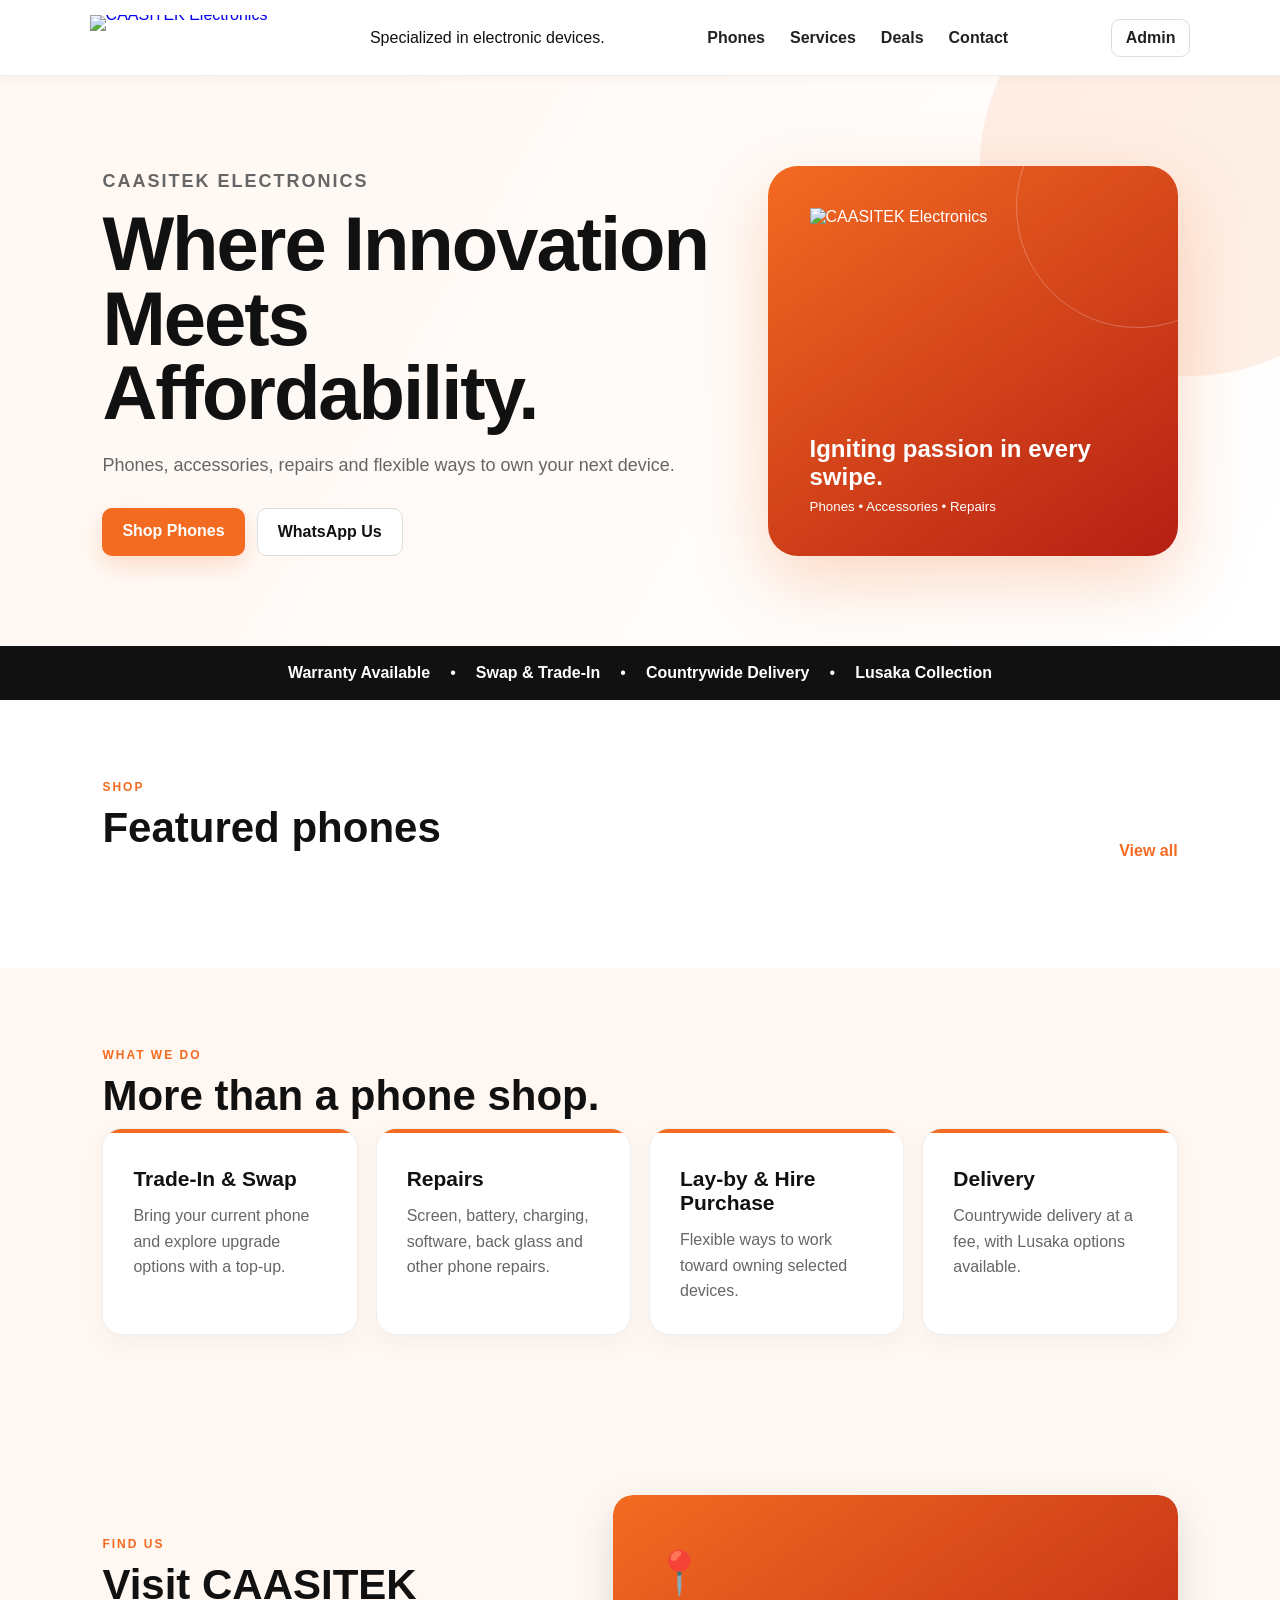
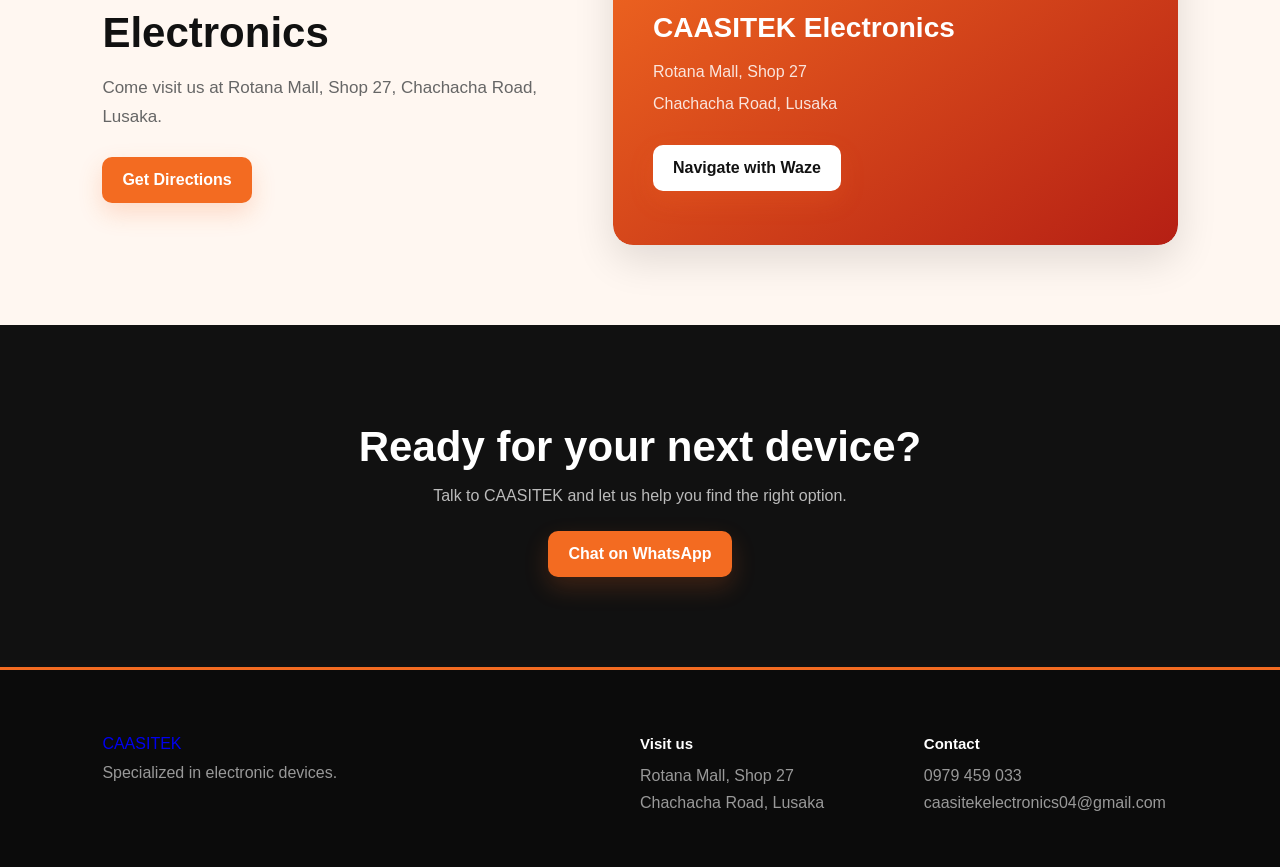
==== commit 3061dfa8: "Update index.html" ====
--- a/index.html
+++ b/index.html
@@ -5,7 +5,7 @@
 <meta name="viewport" content="width=device-width,initial-scale=1">
 <title>CAASITEK Electronics</title>
 <meta name="description" content="CAASITEK Electronics — phones, accessories, repairs, trade-ins and delivery in Zambia.">
-<link rel="stylesheet" href="styles.css?v=2">
+<link rel="stylesheet" href="styles.css?v=3">
 </head>
 <body>
 <header class="nav">
--- a/styles.css
+++ b/styles.css
@@ -1,599 +1,186 @@
-:root{
-  --orange:#f36b21;
-  --dark:#111;
-  --muted:#666;
-  --bg:#fff7f1;
-  --card:#fff;
-}
-*{
-  box-sizing:border-box;
-}
-html{
-  scroll-behavior:smooth;
-}
-body{
-  margin:0;
-  font-family:Inter,Arial,sans-serif;
-  color:var(--dark);
-  background:#fff;
-}
-.nav{
-  height:72px;
-  display:flex;
-  align-items:center;
-  justify-content:space-between;
-  padding:0 6%;
-  border-bottom:1px solid #eee;
-  position:sticky;
-  top:0;
-  background:#fff;
-  z-index:5;
-}
-.brand{
-  font-weight:900;
-  color:#111;
-  text-decoration:none;
-  font-size:19px;
-}
-.brand img{
-  height:42px;
-  width:auto;
-  display:block;
-  object-fit:contain;
-}
-nav{
-  display:flex;
-  gap:25px;
-}
-nav a,
-.admin-link{
-  color:#222;
-  text-decoration:none;
-  font-weight:600;
-}
-.admin-link{
-  border:1px solid #ddd;
-  padding:9px 14px;
-  border-radius:9px;
-}
-.hero{
-  background:linear-gradient(120deg,#fff7f1,#fff);
-  display:grid;
-  grid-template-columns:1.2fr .8fr;
-  gap:50px;
-  padding:90px 8%;
-  align-items:center;
-}
-.eyebrow{
-  color:var(--orange);
-  font-weight:800;
-  letter-spacing:2px;
-  font-size:12px;
-}
-.hero h1{
-  font-size:clamp(42px,6vw,76px);
-  line-height:.98;
-  margin:12px 0 20px;
-}
-.hero p{
-  font-size:18px;
-  line-height:1.6;
-  color:var(--muted);
-}
-.actions{
-  display:flex;
-  gap:12px;
-  margin-top:28px;
-}
-.btn{
-  display:inline-block;
-  text-decoration:none;
-  padding:14px 20px;
-  border-radius:10px;
-  font-weight:800;
-}
-.primary{
-  background:var(--orange);
-  color:#fff;
-}
-.ghost{
-  border:1px solid #ddd;
-  color:#111;
-}
-.hero-card{
-  min-height:360px;
-  border-radius:28px;
-  background:linear-gradient(145deg,#f36b21,#b51f14);
-  color:#fff;
-  padding:35px;
-  display:flex;
-  flex-direction:column;
-  justify-content:flex-end;
-  box-shadow:0 25px 60px #f36b2133;
-}
-.ct{
-  font-size:130px;
-  font-weight:1000;
-  letter-spacing:-15px;
-  margin-bottom:auto;
-}
-.hero-card strong{
-  font-size:24px;
-}
-.hero-card small{
-  margin-top:8px;
-}
-.strip{
-  padding:18px 6%;
-  background:#111;
-  color:#fff;
-}
-.strip div{
-  display:flex;
-  justify-content:center;
-  gap:20px;
-  flex-wrap:wrap;
-}
-.section{
-  padding:80px 8%;
-}
-.alt{
-  background:var(--bg);
-}
-.section-head{
-  display:flex;
-  justify-content:space-between;
-  align-items:end;
-  margin-bottom:28px;
-}
-.section h2,
-.cta h2{
-  font-size:42px;
-  margin:8px 0;
-}
-.section-head a{
-  color:var(--orange);
-  font-weight:800;
-}
-/* PRODUCT CARDS */
-.grid{
-  display:grid;
-  grid-template-columns:repeat(4,1fr);
-  gap:22px;
-}
-.product-card{
-  position:relative;
-  border:1px solid #eee;
-  border-radius:20px;
-  overflow:hidden;
-  background:#fff;
-  transition:transform .2s ease,box-shadow .2s ease;
-}
-.product-card:hover{
-  transform:translateY(-4px);
-  box-shadow:0 15px 35px rgba(0,0,0,.10);
-}
-.product-image{
-  height:260px;
-  background:#f7f7f7;
-  display:flex;
-  align-items:center;
-  justify-content:center;
-  position:relative;
-  overflow:hidden;
-}
-.product-image img{
-  width:100%;
-  height:100%;
-  object-fit:contain;
-  padding:18px;
-  display:block;
-}
-.product-placeholder{
-  font-size:70px;
-  font-weight:1000;
-  color:#ddd;
-}
-.product-badge{
-  position:absolute;
-  top:14px;
-  left:14px;
-  background:var(--orange);
-  color:#fff;
-  padding:6px 10px;
-  border-radius:7px;
-  font-size:10px;
-  font-weight:900;
-  letter-spacing:.7px;
-  z-index:2;
-}
-.product-content{
-  padding:20px;
-}
-.product-category{
-  color:var(--orange);
-  font-size:10px;
-  font-weight:900;
-  text-transform:uppercase;
-  letter-spacing:1px;
-  margin-bottom:7px;
-}
-.product-card h3{
-  margin:0 0 8px;
-  font-size:19px;
-}
-.product-price{
-  font-size:24px;
-  font-weight:900;
-  margin-bottom:8px;
-}
-.product-meta{
-  color:#777;
-  font-size:13px;
-  margin-bottom:10px;
-}
-.product-warranty{
-  display:block;
-  color:#16833b;
-  font-size:12px;
-  font-weight:700;
-  margin-bottom:8px;
-}
-.stock{
-  display:block;
-  font-size:12px;
-  font-weight:700;
-  margin-bottom:14px;
-}
-.stock.available{
-  color:#16833b;
-}
-.stock.unavailable{
-  color:#c62828;
-}
-.product-description{
-  color:#666;
-  font-size:13px;
-  line-height:1.5;
-  margin:10px 0 15px;
-}
-.product-whatsapp{
-  display:block;
-  text-align:center;
-  background:var(--orange);
-  color:#fff;
-  text-decoration:none;
-  padding:12px;
-  border-radius:10px;
-  font-weight:800;
-  transition:background .2s ease;
-}
-.product-whatsapp:hover{
-  background:#d95716;
-}
-/* SERVICES */
-.service-grid{
-  display:grid;
-  grid-template-columns:repeat(4,1fr);
-  gap:18px;
-}
-.service-grid article{
-  background:#fff;
-  padding:25px;
-  border-radius:18px;
-  border:1px solid #eee;
-}
-/* CTA */
-.cta{
-  text-align:center;
-  padding:90px 20px;
-  background:#111;
-  color:#fff;
-}
-.cta p{
-  color:#bbb;
-}
-/* FOOTER */
-footer{
-  display:grid;
-  grid-template-columns:2fr 1fr 1fr;
-  gap:30px;
-  padding:50px 8%;
-  background:#0b0b0b;
-  color:#fff;
-}
-footer p{
-  color:#aaa;
-  line-height:1.6;
-}
-/* TABLET */
-@media(max-width:850px){
-  nav{
-    display:none;
-  }
-  .hero{
-    grid-template-columns:1fr;
-    padding:60px 6%;
-  }
-  .grid{
-    grid-template-columns:repeat(2,1fr);
-  }
-  .service-grid{
-    grid-template-columns:1fr 1fr;
-  }
-  footer{
-    grid-template-columns:1fr;
-  }
-}
-/* MOBILE */
-@media(max-width:520px){
-  .nav{
-    padding:0 5%;
-  }
-  .brand img{
-    height:36px;
-  }
-  .grid{
-    grid-template-columns:1fr;
-  }
-  .service-grid{
-    grid-template-columns:1fr;
-  }
-  .hero h1{
-    font-size:48px;
-  }
-  .hero-card{
-    min-height:280px;
-  }
-  .section{
-    padding:60px 6%;
-  }
-  .product-image{
-    height:280px;
-  }
-}.location-section{
-  padding:80px 8%;
-  background:#fff7f1;
-  display:grid;
-  grid-template-columns:1fr 1.2fr;
-  gap:40px;
-  align-items:center;
-}
-
-.location-content h2{
-  font-size:42px;
-  margin:8px 0 15px;
-}
-
-.location-content p:not(.eyebrow){
-  color:#666;
-  line-height:1.7;
-  font-size:17px;
-  margin-bottom:25px;
-}
-
-.location-map{
-  overflow:hidden;
-  border-radius:20px;
-  box-shadow:0 15px 40px rgba(0,0,0,.12);
-  background:#eee;
-}
-
-.location-map iframe{
-  display:block;
-  width:100%;
-  min-height:350px;
-}
-
-@media(max-width:850px){
-  .location-section{
-    grid-template-columns:1fr;
-    padding:60px 6%;
-  }
-
-  .location-content h2{
-    font-size:36px;
-  }
-}
-
-@media(max-width:520px){
-  .location-map iframe{
-    min-height:300px;
-  }
-}.location-card{
-  min-height:350px;
-  background:linear-gradient(145deg,#f36b21,#b51f14);
-  color:#fff;
-  border-radius:20px;
-  padding:40px;
-  display:flex;
-  flex-direction:column;
-  justify-content:center;
-  box-shadow:0 15px 40px rgba(0,0,0,.12);
-}
-
-.location-icon{
-  font-size:42px;
-  margin-bottom:15px;
-}
-
-.location-card h3{
-  font-size:28px;
-  margin:0 0 12px;
-}
-
-.location-card p{
-  margin:4px 0;
-  color:rgba(255,255,255,.85);
-  line-height:1.5;
-}
-
-.location-card .btn{
-  margin-top:25px;
-  align-self:flex-start;
-  background:#fff;
-  color:#111;
-}
-
-.location-card .btn:hover{
-  background:#f5f5f5;
-}
-
-@media(max-width:520px){
-  .location-card{
-    min-height:300px;
-    padding:30px;
-  }
-
-  .location-card h3{
-    font-size:24px;
-  }
-}/* PREMIUM PRODUCT CARD UPGRADE */
-
-.product-card {
+:root {
+  --orange: #f36b21;
+  --orange-dark: #d95716;
+  --blue: #1677c8;
+  --dark: #111111;
+  --muted: #666666;
+  --light: #fff7f1;
+  --card: #ffffff;
+  --border: #eeeeee;
+  --green: #16833b;
+  --red: #c62828;
+}
+
+/* =========================================================
+   BASE
+========================================================= */
+
+* {
+  box-sizing: border-box;
+}
+
+html {
+  scroll-behavior: smooth;
+}
+
+body {
+  margin: 0;
+  font-family: Inter, Arial, sans-serif;
+  color: var(--dark);
   background: #fff;
-  border: 1px solid #eee;
-  border-radius: 22px;
-  overflow: hidden;
-  box-shadow: 0 8px 25px rgba(0,0,0,.06);
-  transition: transform .25s ease, box-shadow .25s ease;
-}
-
-.product-card:hover {
-  transform: translateY(-6px);
-  box-shadow: 0 18px 40px rgba(0,0,0,.12);
-}
-
-.product-image {
-  height: 300px;
-  background: #f8f8f8;
-  position: relative;
+  overflow-x: hidden;
+}
+
+a {
+  text-decoration: none;
+}
+
+img {
+  max-width: 100%;
+}
+
+/* =========================================================
+   NAVIGATION
+========================================================= */
+
+.nav {
+  height: 76px;
   display: flex;
   align-items: center;
-  justify-content: center;
-  overflow: hidden;
-}
-
-.product-image img {
+  justify-content: space-between;
+  padding: 0 7%;
+  background: #fff;
+  border-bottom: 1px solid var(--border);
+  box-shadow: 0 2px 12px rgba(0, 0, 0, .04);
+  position: sticky;
+  top: 0;
+  z-index: 100;
+}
+
+/* Exact CAASITEK logo */
+.nav .brand {
+  display: flex;
+  align-items: center;
+  line-height: 0;
+  text-decoration: none;
+}
+
+.nav .brand img {
+  height: 46px;
+  width: auto;
+  max-width: 220px;
+  display: block;
+  object-fit: contain;
+  background: transparent;
+  border: 0;
+  box-shadow: none;
+}
+
+.nav nav {
+  display: flex;
+  align-items: center;
+  gap: 25px;
+}
+
+.nav nav a {
+  position: relative;
+  padding: 8px 0;
+  color: #222;
+  font-weight: 600;
+  transition: color .2s ease;
+}
+
+.nav nav a::after {
+  content: "";
+  position: absolute;
+  left: 0;
+  bottom: 0;
+  width: 0;
+  height: 2px;
+  background: var(--orange);
+  transition: width .2s ease;
+}
+
+.nav nav a:hover {
+  color: var(--orange);
+}
+
+.nav nav a:hover::after {
   width: 100%;
-  height: 100%;
-  object-fit: contain;
-  padding: 20px;
-  transition: transform .3s ease;
-}
-
-.product-card:hover .product-image img {
-  transform: scale(1.04);
-}
-
-.product-content {
-  padding: 22px;
-}
-
-.product-category {
-  font-size: 11px;
+}
+
+.admin-link {
+  color: #222;
+  font-weight: 700;
+  border: 1px solid #ddd;
+  padding: 9px 14px;
+  border-radius: 9px;
+  transition: .2s ease;
+}
+
+.admin-link:hover {
+  background: var(--orange);
+  border-color: var(--orange);
+  color: #fff;
+}
+
+/* =========================================================
+   GENERAL
+========================================================= */
+
+.eyebrow {
+  color: var(--orange);
   font-weight: 800;
+  letter-spacing: 2px;
+  font-size: 12px;
+  margin: 0 0 10px;
+}
+
+.btn {
+  display: inline-block;
+  padding: 14px 20px;
+  border-radius: 10px;
+  font-weight: 800;
+  transition: transform .2s ease, box-shadow .2s ease, background .2s ease;
+}
+
+.btn.primary {
+  background: var(--orange);
+  color: #fff;
+  box-shadow: 0 10px 25px rgba(243, 107, 33, .20);
+}
+
+.btn.primary:hover {
+  background: var(--orange-dark);
+  transform: translateY(-2px);
+  box-shadow: 0 14px 30px rgba(243, 107, 33, .30);
+}
+
+.btn.ghost {
+  border: 1px solid #ddd;
+  color: #111;
+  background: #fff;
+}
+
+.btn.ghost:hover {
+  border-color: var(--orange);
   color: var(--orange);
-  letter-spacing: 1.2px;
-  text-transform: uppercase;
-  margin-bottom: 8px;
-}
-
-.product-card h3 {
-  font-size: 20px;
-  margin: 0 0 10px;
-}
-
-.product-price {
-  font-size: 25px;
-  font-weight: 900;
-  margin-bottom: 10px;
-}
-
-.product-meta {
-  color: #777;
-  font-size: 13px;
-  margin-bottom: 12px;
-}
-
-.product-warranty {
-  color: #16833b;
-  font-size: 12px;
-  font-weight: 700;
-  display: block;
-  margin-bottom: 8px;
-}
-
-.stock {
-  font-size: 12px;
-  font-weight: 700;
-  display: block;
-  margin-bottom: 16px;
-}
-
-.product-description {
-  color: #666;
-  font-size: 13px;
-  line-height: 1.5;
-  margin-bottom: 18px;
-}
-
-.product-whatsapp {
-  display: block;
-  width: 100%;
-  padding: 13px;
-  border-radius: 11px;
-  background: var(--orange);
-  color: #fff;
-  text-align: center;
-  text-decoration: none;
-  font-weight: 800;
-  box-sizing: border-box;
-}
-
-.product-whatsapp:hover {
-  background: #d95716;
-}
-
-.product-badge {
-  position: absolute;
-  top: 15px;
-  left: 15px;
-  background: var(--orange);
-  color: #fff;
-  padding: 7px 11px;
-  border-radius: 8px;
-  font-size: 10px;
-  font-weight: 900;
-  z-index: 2;
-}
-
-/* MOBILE PRODUCT CARDS */
-
-@media (max-width: 520px) {
-
-  .product-image {
-    height: 300px;
-  }
-
-  .product-content {
-    padding: 20px;
-  }
-
-  .product-card h3 {
-    font-size: 19px;
-  }
-
-  .product-price {
-    font-size: 24px;
-  }
-
-}/* PREMIUM HERO UPGRADE */
+}
+
+/* =========================================================
+   HERO
+========================================================= */
 
 .hero {
   position: relative;
   overflow: hidden;
   min-height: 520px;
+  display: grid;
+  grid-template-columns: 1.2fr .8fr;
+  gap: 50px;
+  align-items: center;
+  padding: 90px 8%;
+  background: linear-gradient(120deg, #fff7f1, #fff);
 }
 
 .hero::before {
@@ -603,7 +190,7 @@
   height: 420px;
   right: -120px;
   top: -120px;
-  background: rgba(243,107,33,.10);
+  background: rgba(243, 107, 33, .10);
   border-radius: 50%;
 }
 
@@ -614,15 +201,39 @@
 
 .hero h1 {
   max-width: 720px;
+  margin: 12px 0 20px;
+  font-size: clamp(42px, 6vw, 76px);
+  line-height: .98;
   letter-spacing: -2px;
 }
 
+.hero p {
+  max-width: 650px;
+  color: var(--muted);
+  font-size: 18px;
+  line-height: 1.6;
+}
+
+.actions {
+  display: flex;
+  gap: 12px;
+  margin-top: 28px;
+}
+
+/* Hero logo card */
 .hero-card {
   position: relative;
   overflow: hidden;
   min-height: 390px;
+  padding: 42px;
+  display: flex;
+  flex-direction: column;
+  align-items: flex-start;
+  justify-content: flex-end;
   border-radius: 30px;
-  box-shadow: 0 25px 70px rgba(243,107,33,.25);
+  background: linear-gradient(145deg, #f36b21, #b51f14);
+  color: #fff;
+  box-shadow: 0 25px 70px rgba(243, 107, 33, .25);
 }
 
 .hero-card::after {
@@ -632,13 +243,24 @@
   height: 240px;
   right: -80px;
   top: -80px;
-  border: 1px solid rgba(255,255,255,.25);
+  border: 1px solid rgba(255, 255, 255, .25);
   border-radius: 50%;
 }
 
-.hero-card .ct {
+.hero-logo {
   position: relative;
   z-index: 2;
+  width: min(300px, 100%);
+  height: auto;
+  max-height: 170px;
+  object-fit: contain;
+  object-position: left center;
+  display: block;
+  margin: 0 auto auto 0;
+  background: transparent;
+  border: 0;
+  box-shadow: none;
+  filter: none;
 }
 
 .hero-card strong,
@@ -647,29 +269,243 @@
   z-index: 2;
 }
 
-@media (max-width: 520px) {
-  .hero {
-    min-height: auto;
-  }
-
-  .hero h1 {
-    letter-spacing: -1px;
-  }
-
-  .hero-card {
-    min-height: 300px;
-  }
-}/* PREMIUM SERVICE CARDS */
+.hero-card strong {
+  margin-top: 25px;
+  font-size: 24px;
+}
+
+.hero-card small {
+  margin-top: 8px;
+}
+
+/* =========================================================
+   FEATURE STRIP
+========================================================= */
+
+.strip {
+  padding: 18px 6%;
+  background: var(--dark);
+  color: #fff;
+}
+
+.strip div {
+  display: flex;
+  justify-content: center;
+  align-items: center;
+  gap: 20px;
+  flex-wrap: wrap;
+}
+
+/* =========================================================
+   SECTIONS
+========================================================= */
+
+.section {
+  padding: 80px 8%;
+}
+
+.section.alt {
+  background: var(--light);
+}
+
+.section-head {
+  display: flex;
+  justify-content: space-between;
+  align-items: end;
+  gap: 20px;
+  margin-bottom: 28px;
+}
+
+.section h2,
+.cta h2 {
+  margin: 8px 0;
+  font-size: 42px;
+}
+
+.section-head a {
+  color: var(--orange);
+  font-weight: 800;
+}
+
+/* =========================================================
+   PRODUCTS
+========================================================= */
+
+.grid {
+  display: grid;
+  grid-template-columns: repeat(4, 1fr);
+  gap: 22px;
+}
+
+.product-card {
+  position: relative;
+  overflow: hidden;
+  background: #fff;
+  border: 1px solid var(--border);
+  border-radius: 22px;
+  box-shadow: 0 8px 25px rgba(0, 0, 0, .06);
+  transition: transform .25s ease, box-shadow .25s ease;
+}
+
+.product-card:hover {
+  transform: translateY(-6px);
+  box-shadow: 0 18px 40px rgba(0, 0, 0, .12);
+}
+
+.product-image {
+  position: relative;
+  height: 300px;
+  display: flex;
+  align-items: center;
+  justify-content: center;
+  overflow: hidden;
+  background: #f8f8f8;
+}
+
+.product-image img {
+  width: 100%;
+  height: 100%;
+  padding: 20px;
+  display: block;
+  object-fit: contain;
+  transition: transform .3s ease;
+}
+
+.product-card:hover .product-image img {
+  transform: scale(1.04);
+}
+
+.product-placeholder {
+  font-size: 70px;
+  font-weight: 1000;
+  color: #ddd;
+}
+
+.product-badge {
+  position: absolute;
+  top: 15px;
+  left: 15px;
+  z-index: 2;
+  padding: 7px 11px;
+  border-radius: 8px;
+  background: var(--orange);
+  color: #fff;
+  font-size: 10px;
+  font-weight: 900;
+  letter-spacing: .7px;
+}
+
+.product-content {
+  padding: 22px;
+}
+
+.product-category {
+  margin-bottom: 8px;
+  color: var(--orange);
+  font-size: 11px;
+  font-weight: 800;
+  letter-spacing: 1.2px;
+  text-transform: uppercase;
+}
+
+.product-card h3 {
+  margin: 0 0 10px;
+  font-size: 20px;
+}
+
+.product-price {
+  margin-bottom: 10px;
+  font-size: 25px;
+  font-weight: 900;
+}
+
+.product-meta {
+  margin-bottom: 12px;
+  color: #777;
+  font-size: 13px;
+}
+
+.product-warranty {
+  display: block;
+  margin-bottom: 8px;
+  color: var(--green);
+  font-size: 12px;
+  font-weight: 700;
+}
+
+.stock {
+  display: block;
+  margin-bottom: 16px;
+  font-size: 12px;
+  font-weight: 700;
+}
+
+.stock.available {
+  color: var(--green);
+}
+
+.stock.unavailable {
+  color: var(--red);
+}
+
+.product-description {
+  margin: 10px 0 18px;
+  color: #666;
+  font-size: 13px;
+  line-height: 1.5;
+}
+
+.product-whatsapp {
+  position: relative;
+  display: block;
+  width: 100%;
+  overflow: hidden;
+  padding: 13px;
+  border-radius: 11px;
+  background: var(--orange);
+  color: #fff;
+  text-align: center;
+  font-weight: 800;
+  box-shadow: 0 8px 18px rgba(243, 107, 33, .20);
+  transition: transform .2s ease, box-shadow .2s ease, background .2s ease;
+}
+
+.product-whatsapp::after {
+  content: "→";
+  margin-left: 8px;
+  font-size: 16px;
+  transition: margin-left .2s ease;
+}
+
+.product-whatsapp:hover {
+  background: var(--orange-dark);
+  transform: translateY(-2px);
+  box-shadow: 0 12px 25px rgba(243, 107, 33, .28);
+}
+
+.product-whatsapp:hover::after {
+  margin-left: 12px;
+}
+
+/* =========================================================
+   SERVICES
+========================================================= */
+
+.service-grid {
+  display: grid;
+  grid-template-columns: repeat(4, 1fr);
+  gap: 18px;
+}
 
 .service-grid article {
   position: relative;
+  overflow: hidden;
+  padding: 30px;
   background: #fff;
-  padding: 30px;
+  border: 1px solid #eee;
   border-radius: 20px;
-  border: 1px solid #eee;
-  box-shadow: 0 8px 25px rgba(0,0,0,.04);
+  box-shadow: 0 8px 25px rgba(0, 0, 0, .04);
   transition: transform .25s ease, box-shadow .25s ease;
-  overflow: hidden;
 }
 
 .service-grid article::before {
@@ -684,101 +520,156 @@
 
 .service-grid article:hover {
   transform: translateY(-5px);
-  box-shadow: 0 16px 35px rgba(0,0,0,.09);
+  box-shadow: 0 16px 35px rgba(0, 0, 0, .09);
 }
 
 .service-grid article h3 {
+  margin: 8px 0 12px;
   font-size: 21px;
-  margin: 8px 0 12px;
 }
 
 .service-grid article p {
+  margin: 0;
   color: #666;
   line-height: 1.6;
-  margin: 0;
-}
-
-@media (max-width: 520px) {
-  .service-grid article {
-    padding: 25px;
-  }
-}/* PREMIUM NAVIGATION */
-
-.nav {
-  height: 76px;
-  padding: 0 7%;
-  box-shadow: 0 2px 12px rgba(0,0,0,.04);
-}
-
-.nav .brand img {
-  height: 44px;
-}
-
-nav a {
-  position: relative;
-  padding: 8px 0;
-  transition: color .2s ease;
-}
-
-nav a:hover {
-  color: var(--orange);
-}
-
-nav a::after {
-  content: "";
-  position: absolute;
-  left: 0;
-  bottom: 0;
-  width: 0;
-  height: 2px;
-  background: var(--orange);
-  transition: width .2s ease;
-}
-
-nav a:hover::after {
+}
+
+/* =========================================================
+   LOCATION
+========================================================= */
+
+.location-section {
+  display: grid;
+  grid-template-columns: 1fr 1.2fr;
+  gap: 40px;
+  align-items: center;
+  padding: 80px 8%;
+  background: var(--light);
+}
+
+.location-content h2 {
+  margin: 8px 0 15px;
+  font-size: 42px;
+}
+
+.location-content p:not(.eyebrow) {
+  margin-bottom: 25px;
+  color: #666;
+  font-size: 17px;
+  line-height: 1.7;
+}
+
+.location-map {
+  overflow: hidden;
+  border-radius: 20px;
+  background: #eee;
+  box-shadow: 0 15px 40px rgba(0, 0, 0, .12);
+}
+
+.location-map iframe {
+  display: block;
   width: 100%;
-}
-
-.admin-link {
-  transition: all .2s ease;
-}
-
-.admin-link:hover {
-  background: var(--orange);
-  border-color: var(--orange);
-  color: #fff;
-}
-
-@media (max-width: 850px) {
-  .nav {
-    height: 68px;
-  }
-
-  .nav .brand img {
-    height: 38px;
-  }
-}/* PREMIUM FOOTER */
+  min-height: 350px;
+  border: 0;
+}
+
+/* Location card used by current HTML */
+.location-card {
+  min-height: 350px;
+  padding: 40px;
+  display: flex;
+  flex-direction: column;
+  justify-content: center;
+  background: linear-gradient(145deg, #f36b21, #b51f14);
+  color: #fff;
+  border-radius: 20px;
+  box-shadow: 0 15px 40px rgba(0, 0, 0, .12);
+}
+
+.location-icon {
+  margin-bottom: 15px;
+  font-size: 42px;
+}
+
+.location-card h3 {
+  margin: 0 0 12px;
+  font-size: 28px;
+}
+
+.location-card p {
+  margin: 4px 0;
+  color: rgba(255, 255, 255, .85);
+  line-height: 1.5;
+}
+
+.location-card .btn {
+  align-self: flex-start;
+  margin-top: 25px;
+  background: #fff;
+  color: #111;
+}
+
+.location-card .btn:hover {
+  background: #f5f5f5;
+}
+
+/* =========================================================
+   CTA
+========================================================= */
+
+.cta {
+  padding: 90px 20px;
+  background: #111;
+  color: #fff;
+  text-align: center;
+}
+
+.cta p {
+  color: #bbb;
+}
+
+.cta .btn {
+  margin-top: 10px;
+}
+
+/* =========================================================
+   FOOTER
+========================================================= */
 
 footer {
   position: relative;
+  display: grid;
+  grid-template-columns: 2fr 1fr 1fr;
+  gap: 30px;
   padding: 65px 8% 45px;
   background: #0b0b0b;
   border-top: 3px solid var(--orange);
+  color: #fff;
 }
 
 footer .brand {
-  color: #fff;
-  font-size: 21px;
+  display: inline-flex;
+  align-items: center;
+  line-height: 0;
+}
+
+footer .brand img {
+  height: 45px;
+  width: auto;
+  max-width: 220px;
+  display: block;
+  object-fit: contain;
+  background: transparent;
 }
 
 footer .brand span {
-  color: var(--orange);
+  display: none;
 }
 
 footer strong {
   display: block;
-  color: #fff;
   margin-bottom: 10px;
+  color: #fff;
   font-size: 15px;
 }
 
@@ -796,49 +687,78 @@
   max-width: 300px;
 }
 
+/* =========================================================
+   TABLET
+========================================================= */
+
+@media (max-width: 1000px) {
+
+  .grid {
+    grid-template-columns: repeat(2, 1fr);
+  }
+
+  .service-grid {
+    grid-template-columns: repeat(2, 1fr);
+  }
+}
+
+/* =========================================================
+   TABLET / SMALL SCREEN
+========================================================= */
+
+@media (max-width: 850px) {
+
+  .nav {
+    height: 68px;
+    padding: 0 6%;
+  }
+
+  .nav .brand img {
+    height: 40px;
+    max-width: 190px;
+  }
+
+  .nav nav {
+    display: none;
+  }
+
+  .hero {
+    grid-template-columns: 1fr;
+    min-height: auto;
+    padding: 65px 6%;
+  }
+
+  .hero-card {
+    min-height: 360px;
+  }
+
+  .location-section {
+    grid-template-columns: 1fr;
+    padding: 60px 6%;
+  }
+
+  .location-content h2 {
+    font-size: 36px;
+  }
+
+  footer {
+    grid-template-columns: 1fr;
+  }
+}
+
+/* =========================================================
+   MOBILE
+========================================================= */
+
 @media (max-width: 520px) {
-  footer {
-    padding: 50px 6% 35px;
-  }
-}/* WHATSAPP CTA POLISH */
-
-.product-whatsapp {
-  position: relative;
-  overflow: hidden;
-  box-shadow: 0 8px 18px rgba(243,107,33,.20);
-  transition: transform .2s ease, box-shadow .2s ease, background .2s ease;
-}
-
-.product-whatsapp::after {
-  content: "→";
-  margin-left: 8px;
-  font-size: 16px;
-  transition: margin-left .2s ease;
-}
-
-.product-whatsapp:hover {
-  transform: translateY(-2px);
-  box-shadow: 0 12px 25px rgba(243,107,33,.28);
-}
-
-.product-whatsapp:hover::after {
-  margin-left: 12px;
-}
-
-.cta .btn {
-  box-shadow: 0 10px 25px rgba(243,107,33,.25);
-  transition: transform .2s ease, box-shadow .2s ease;
-}
-
-.cta .btn:hover {
-  transform: translateY(-2px);
-  box-shadow: 0 14px 30px rgba(243,107,33,.35);
-}/* MOBILE POLISH */
-
-@media (max-width: 520px) {
-
-  body {
-    overflow-x: hidden;
+
+  .nav {
+    padding: 0 5%;
+  }
+
+  .nav .brand img {
+    height: 36px;
+    max-width: 170px;
   }
 
   .hero {
@@ -848,6 +768,7 @@
   .hero h1 {
     font-size: 44px;
     line-height: 1;
+    letter-spacing: -1px;
   }
 
   .hero p {
@@ -861,7 +782,33 @@
   .actions .btn {
     width: 100%;
     text-align: center;
-    box-sizing: border-box;
+  }
+
+  .hero-card {
+    min-height: 300px;
+    padding: 30px;
+  }
+
+  .hero-logo {
+    width: min(230px, 100%);
+    max-height: 125px;
+  }
+
+  .hero-card strong {
+    font-size: 21px;
+  }
+
+  .strip {
+    padding: 16px 5%;
+  }
+
+  .strip div {
+    gap: 10px;
+    font-size: 12px;
+  }
+
+  .section {
+    padding: 60px 6%;
   }
 
   .section-head {
@@ -875,13 +822,8 @@
     font-size: 34px;
   }
 
-  .strip {
-    padding: 16px 5%;
-  }
-
-  .strip div {
-    gap: 10px;
-    font-size: 12px;
+  .grid {
+    grid-template-columns: 1fr;
   }
 
   .product-image {
@@ -892,8 +834,28 @@
     padding: 20px;
   }
 
+  .product-card h3 {
+    font-size: 19px;
+  }
+
+  .product-price {
+    font-size: 24px;
+  }
+
+  .service-grid {
+    grid-template-columns: 1fr;
+  }
+
+  .service-grid article {
+    padding: 25px;
+  }
+
   .location-section {
     padding: 55px 6%;
+  }
+
+  .location-map iframe {
+    min-height: 300px;
   }
 
   .location-card {
@@ -901,20 +863,21 @@
     padding: 28px;
   }
 
+  .location-card h3 {
+    font-size: 24px;
+  }
+
   .cta {
     padding: 65px 6%;
   }
 
   footer {
     gap: 25px;
-  }
-}/* CAASITEK HERO LOGO */
-
-.hero-logo {
-  width: min(260px, 80%);
-  height: auto;
-  max-height: 150px;
-  object-fit: contain;
-  display: block;
-  margin-bottom: auto;
-}
+    padding: 50px 6% 35px;
+  }
+
+  footer .brand img {
+    height: 40px;
+    max-width: 190px;
+  }
+}
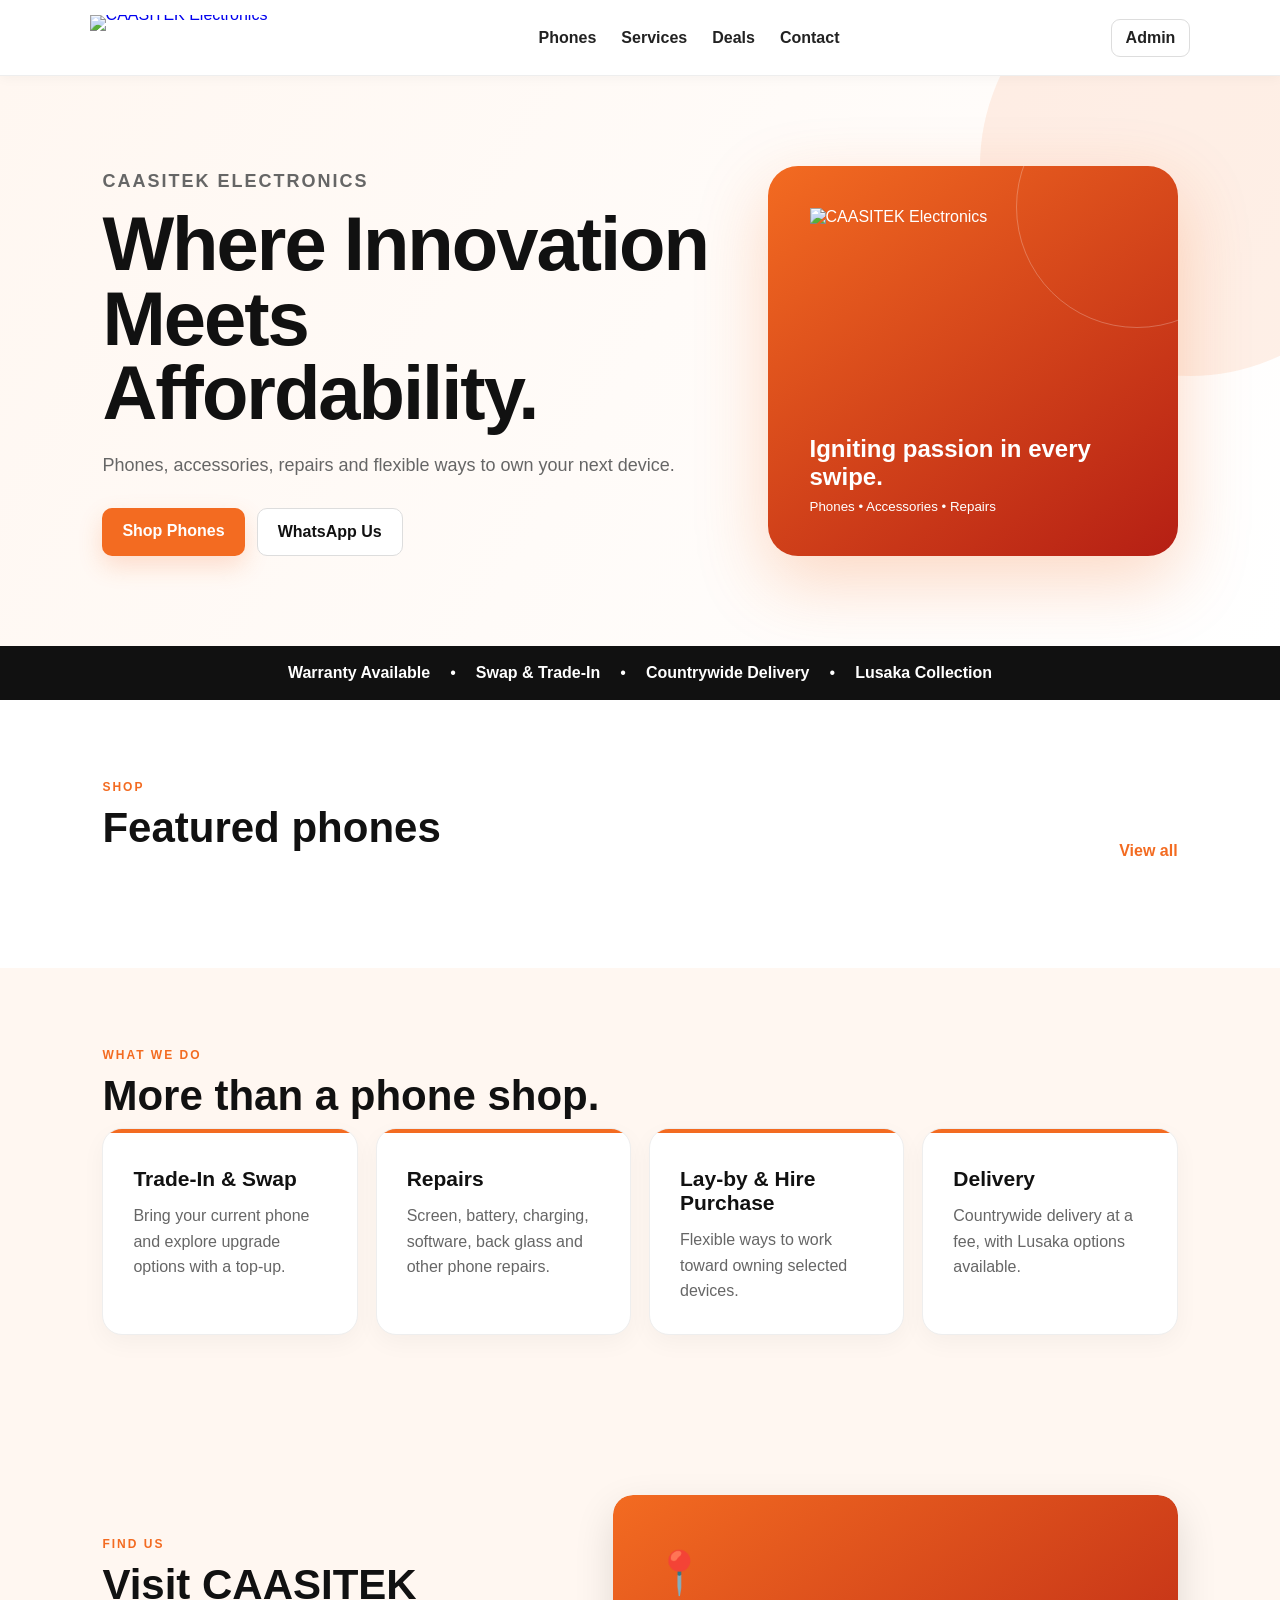
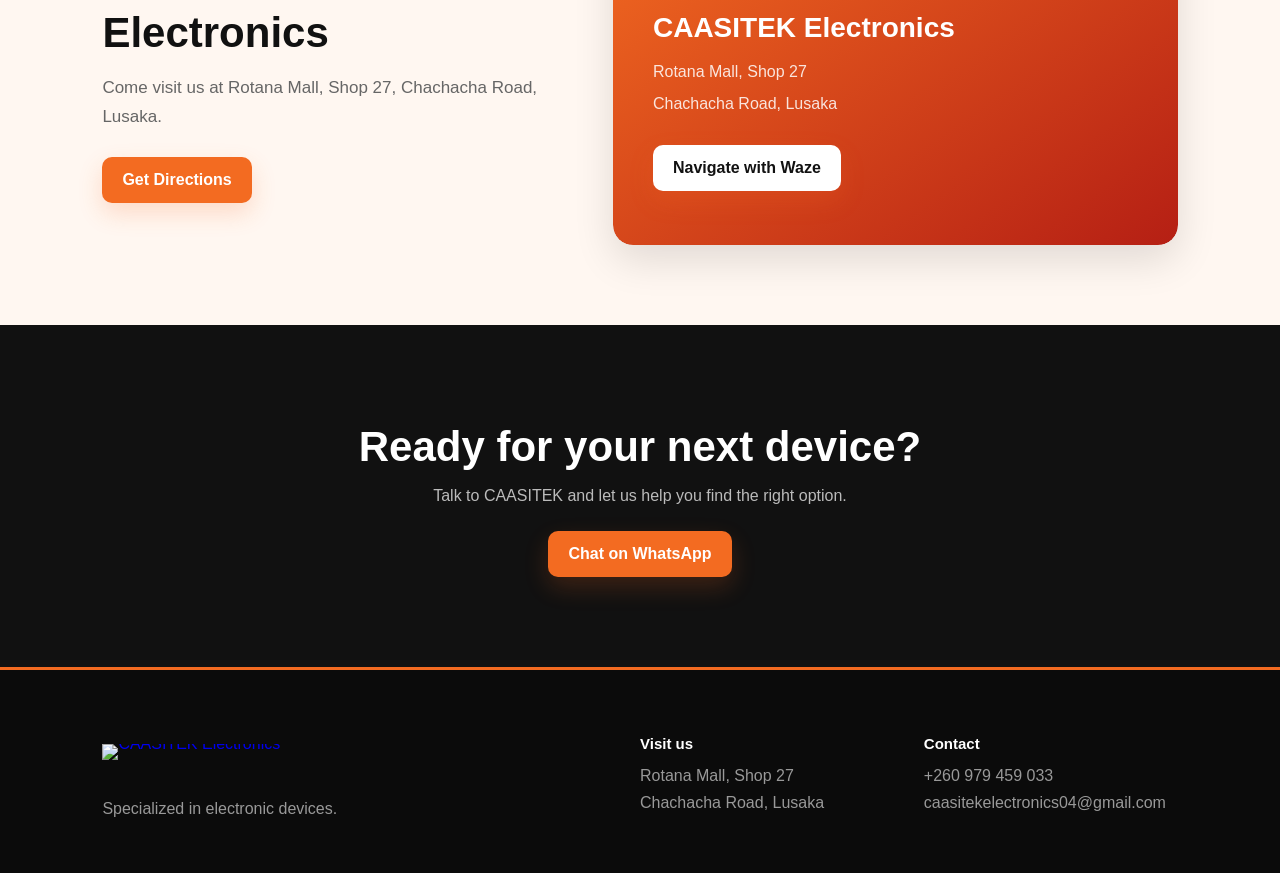
==== commit 6c8eee3b: "Update index.html" ====
--- a/index.html
+++ b/index.html
@@ -10,16 +10,19 @@
 <body>
 <header class="nav">
   <a class="brand" href="#">
-  <img
-    src="https://njvagupehnpmzjxjebfy.supabase.co/storage/v1/object/public/product-images/site-logo.png"
-    alt="CAASITEK Electronics"
-  >
-</a>
+    <img
+      src="https://njvagupehnpmzjxjebfy.supabase.co/storage/v1/object/public/product-images/site-logo.png"
+      alt="CAASITEK Electronics"
+    >
+  </a>
 
-<p>Specialized in electronic devices.</p>
   <nav>
-    <a href="#phones">Phones</a><a href="#services">Services</a><a href="#deals">Deals</a><a href="#contact">Contact</a>
+    <a href="#phones">Phones</a>
+    <a href="#services">Services</a>
+    <a href="#deals">Deals</a>
+    <a href="#contact">Contact</a>
   </nav>
+
   <a class="admin-link" href="admin.html">Admin</a>
 </header>
 
@@ -103,10 +106,33 @@
 <section class="cta"><h2>Ready for your next device?</h2><p>Talk to CAASITEK and let us help you find the right option.</p><a class="btn primary" href="https://wa.me/260979459033">Chat on WhatsApp</a></section>
 
 <footer id="contact">
-  <div><a class="brand" href="#"><span>CT</span> CAASITEK</a><p>Specialized in electronic devices.</p></div>
-  <div><strong>Visit us</strong><p>Rotana Mall, Shop 27<br>Chachacha Road, Lusaka</p></div>
-  <div><strong>Contact</strong><p>0979 459 033<br>caasitekelectronics04@gmail.com</p></div>
+  <div>
+    <a class="brand" href="#">
+      <img
+        src="https://njvagupehnpmzjxjebfy.supabase.co/storage/v1/object/public/product-images/site-logo.png"
+        alt="CAASITEK Electronics"
+      >
+    </a>
+    <p>Specialized in electronic devices.</p>
+  </div>
+
+  <div>
+    <strong>Visit us</strong>
+    <p>
+      Rotana Mall, Shop 27<br>
+      Chachacha Road, Lusaka
+    </p>
+  </div>
+
+  <div>
+    <strong>Contact</strong>
+    <p>
+      +260 979 459 033<br>
+      caasitekelectronics04@gmail.com
+    </p>
+  </div>
 </footer>
+
 <script type="module" src="app.js"></script>
 </body>
 </html>
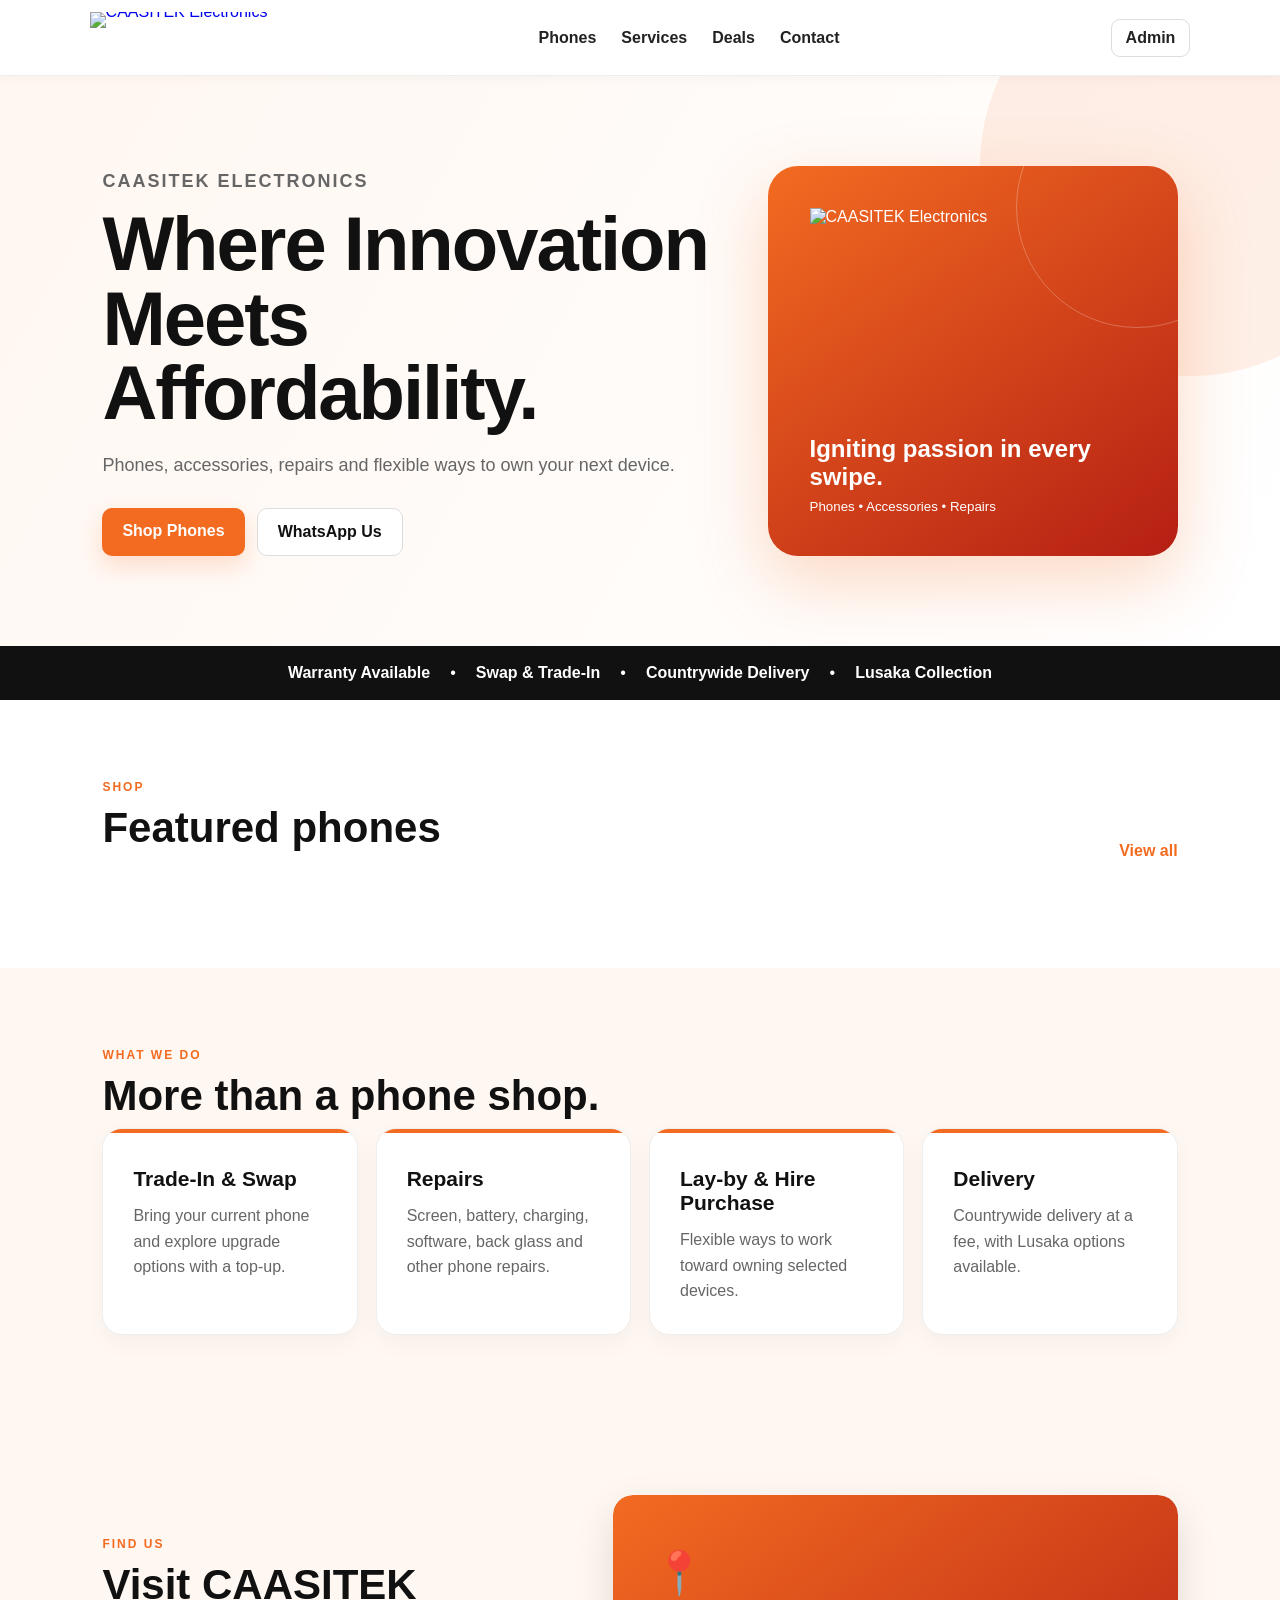
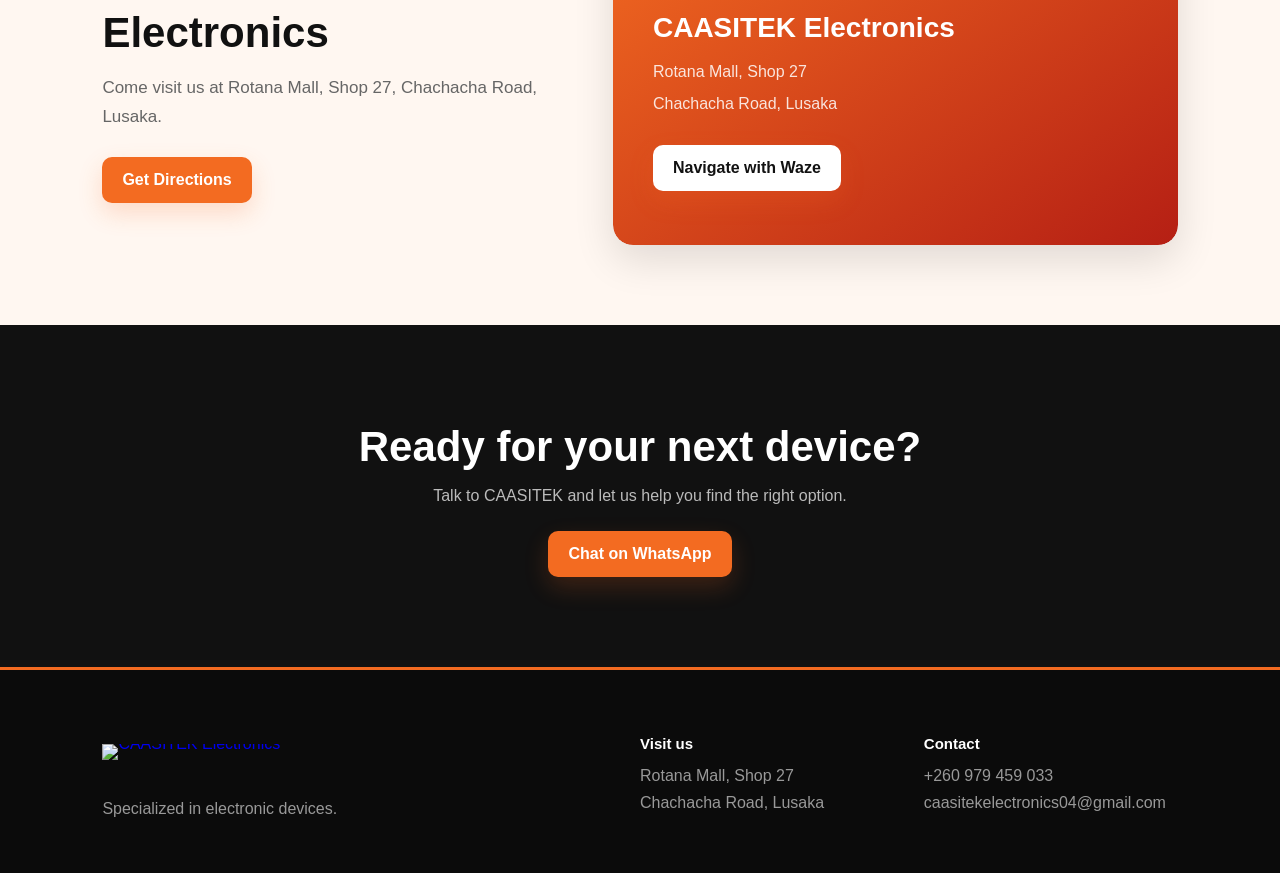
==== commit 0fb1864c: "Update index.html" ====
--- a/index.html
+++ b/index.html
@@ -9,12 +9,12 @@
 </head>
 <body>
 <header class="nav">
-  <a class="brand" href="#">
-    <img
-      src="https://njvagupehnpmzjxjebfy.supabase.co/storage/v1/object/public/product-images/site-logo.png"
-      alt="CAASITEK Electronics"
-    >
-  </a>
+ <a class="brand" href="#">
+  <img
+    src="https://njvagupehnpmzjxjebfy.supabase.co/storage/v1/object/public/product-images/site-logo.png?v=2"
+    alt="CAASITEK Electronics"
+  >
+</a>
 
   <nav>
     <a href="#phones">Phones</a>
--- a/styles.css
+++ b/styles.css
@@ -44,11 +44,12 @@
 ========================================================= */
 
 .nav {
-  height: 76px;
+  min-height: 76px;
   display: flex;
   align-items: center;
   justify-content: space-between;
-  padding: 0 7%;
+  gap: 30px;
+  padding: 10px 7%;
   background: #fff;
   border-bottom: 1px solid var(--border);
   box-shadow: 0 2px 12px rgba(0, 0, 0, .04);
@@ -65,15 +66,16 @@
   text-decoration: none;
 }
 
-.nav .brand img {
-  height: 46px;
+.brand img {
+  height: 52px;
   width: auto;
-  max-width: 220px;
+  max-width: 240px;
   display: block;
   object-fit: contain;
   background: transparent;
   border: 0;
   box-shadow: none;
+  filter: none;
 }
 
 .nav nav {
